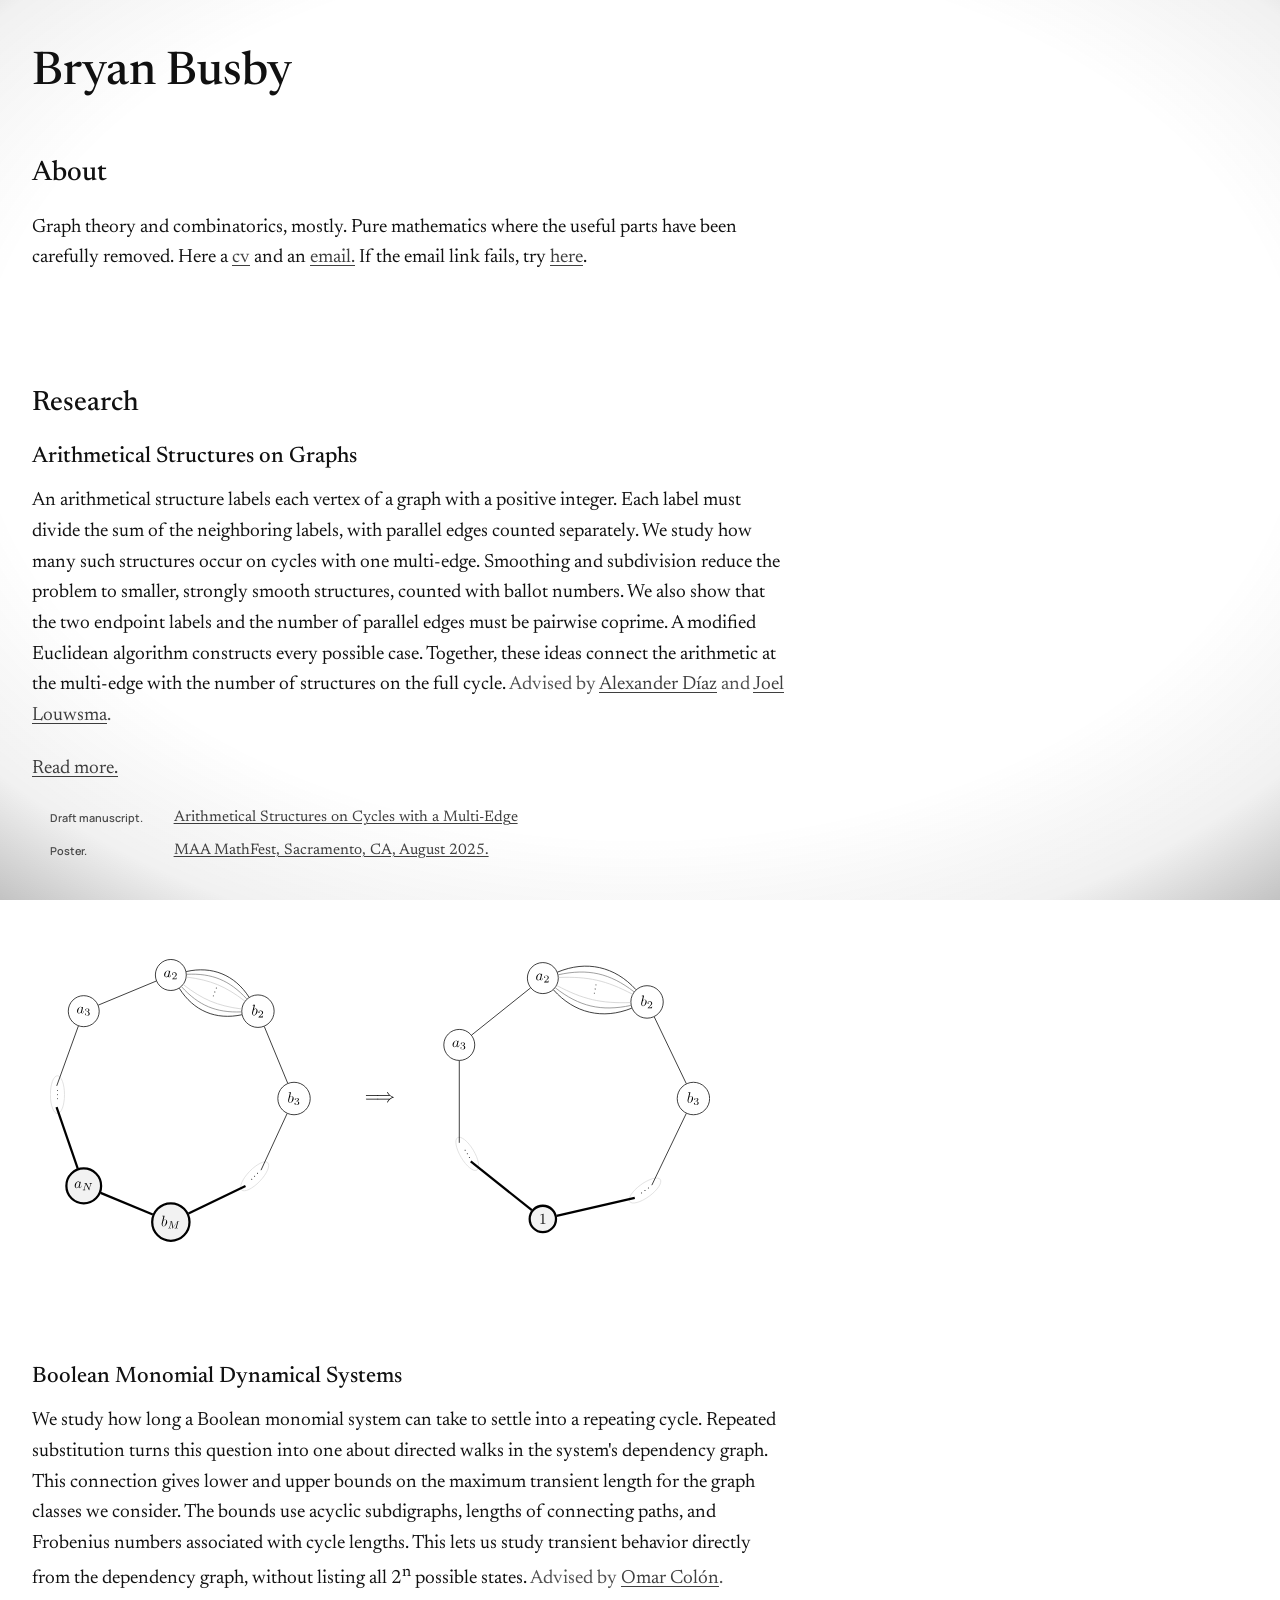
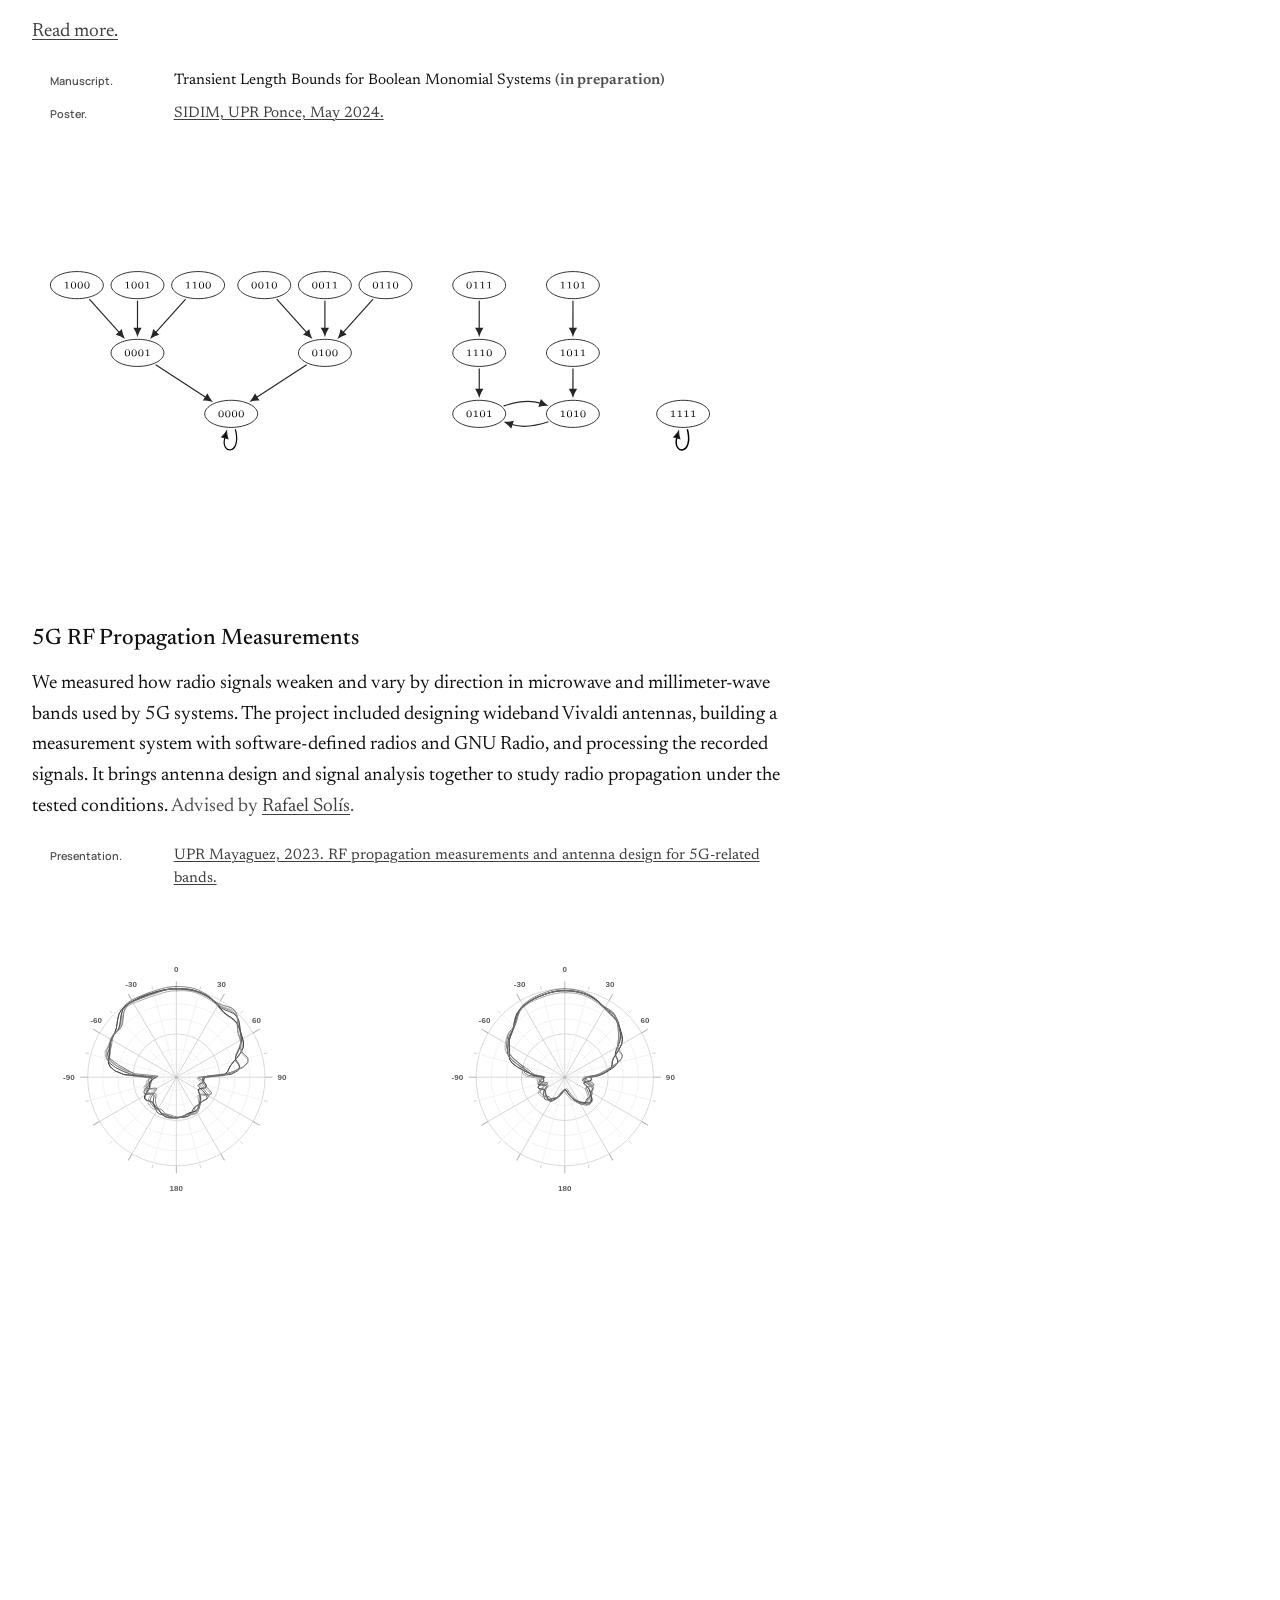
==== index.html @ 67917fb1 "Label dependency graph vertices by index" ====
<!DOCTYPE html>
<html lang="en">
  <head>
    <meta name="viewport" content="width=device-width, initial-scale=1">
    <meta charset="UTF-8">
    <title>Bryan Busby</title>
    <meta name="author" content="Bryan Busby">
    <meta
      name="description"
      content="Academic homepage for Bryan Busby."
    >
    <link rel="preconnect" href="https://fonts.googleapis.com">
    <link rel="preconnect" href="https://fonts.gstatic.com" crossorigin>
    <link href="https://fonts.googleapis.com/css2?family=Newsreader:opsz,wght@6..72,400;500;600&amp;family=Manrope:wght@400;500;600&amp;display=swap" rel="stylesheet">
    <script src="theme.js"></script>
    <style>
      :root {
        color-scheme: light;
        --bg: #ffffff;
        --text: #111111;
        --muted: #505050;
        --line: #d8d8d8;
        --link: #3f3f3f;
        --measure: 760px;
        --figure-measure: 660px;
        --vignette-strength: 0.85;
        --end-scroll-space: clamp(18rem, 40vh, 32rem);
      }

      html {
        scroll-behavior: smooth;
        -webkit-text-size-adjust: 100%;
        overflow-x: hidden;
        background: var(--bg);
        overscroll-behavior-y: none;
      }

      *,
      *::before,
      *::after {
        box-sizing: border-box;
      }

      body {
        margin: 0;
        width: 100%;
        min-height: 100vh;
        min-height: 100dvh;
        overflow-x: hidden;
        background: var(--bg);
        overscroll-behavior-y: none;
        color: var(--text);
        overflow-wrap: anywhere;
        font-family: "Newsreader", "Iowan Old Style", "Palatino Linotype", "Book Antiqua", Georgia, serif;
        font-size: 1.2rem;
        line-height: 1.6;
        font-optical-sizing: auto;
        text-rendering: optimizeLegibility;
      }

      body::after {
        content: "";
        position: fixed;
        inset: 0;
        z-index: 30;
        pointer-events: none;
        opacity: var(--vignette-strength);
        background: radial-gradient(
          ellipse 90% 86% at 50% 44%,
          transparent 57%,
          rgba(17, 17, 17, 0.07) 74%,
          rgba(17, 17, 17, 0.58) 100%
        );
      }

      .site-shell {
        width: 100%;
        padding: 3rem 0 var(--end-scroll-space);
        background: var(--bg);
      }

      .site-shell > h1,
      .site-shell > main {
        padding-left: 2rem;
        padding-right: 2rem;
      }

      h1,
      h2,
      h3,
      p,
      nav {
        margin-top: 0;
      }

      h1 {
        margin-bottom: 1.75rem;
        font-size: 2.9rem;
        font-weight: 500;
        letter-spacing: normal;
        line-height: 1.12;
        font-family: "Newsreader", "Iowan Old Style", Georgia, serif;
      }

      h2 {
        margin-bottom: 1.35rem;
        color: var(--text);
        font-size: 1.75rem;
        font-weight: 500;
        letter-spacing: normal;
        line-height: 1.25;
        text-transform: none;
        font-family: "Newsreader", "Iowan Old Style", Georgia, serif;
      }

      h3 {
        margin-bottom: 0.9rem;
        font-size: 1.4rem;
        font-weight: 500;
        letter-spacing: normal;
        line-height: 1.3;
        font-family: "Newsreader", "Iowan Old Style", Georgia, serif;
      }

      p {
        margin-bottom: 1.4rem;
      }

      strong {
        font-weight: 600;
      }

      em {
        font-style: italic;
      }

      a {
        color: var(--link);
        overflow-wrap: anywhere;
        word-break: break-word;
        text-decoration-thickness: 1px;
        text-underline-offset: 0.14em;
      }

      img {
        max-width: 100%;
        height: auto;
        background-color: transparent;
        filter: grayscale(1);
      }

      a:hover,
      a:focus-visible {
        color: var(--link);
      }

      .skip-link {
        position: fixed;
        top: 0.75rem;
        left: 1rem;
        z-index: 20;
        transform: translateY(-140%);
        padding: 0.5rem 0.75rem;
        background: var(--bg);
        border: 1px solid currentColor;
      }

      .skip-link:focus {
        transform: translateY(0);
      }

      h1,
      section {
        max-width: min(1100px, calc(100% - 15rem));
      }

      section {
        --section-measure: min(100%, var(--measure));
        margin: 3.5rem 0;
      }

      section + section {
        padding-top: 2.5rem;
      }

      main > section:first-child {
        margin-top: 3.5rem;
      }

      main > section:first-child + section {
        margin-top: 4.5rem;
      }

      section p,
      .project .gallery {
        width: var(--section-measure);
        max-width: var(--section-measure);
      }

      section[id] {
        scroll-margin-top: 7rem;
      }

      .project {
        margin: 3.25rem 0 0;
        width: var(--section-measure);
        max-width: var(--section-measure);
      }

      section > .project:first-of-type {
        margin-top: 0;
      }

      .project-copy {
        position: relative;
        padding-left: 0;
      }

      .intro-copy {
        position: relative;
        padding-left: 0;
      }

      .project-copy h3,
      .project-copy p {
        width: 100%;
        max-width: 100%;
      }

      .gallery {
        display: flex;
        flex-wrap: wrap;
        gap: 1rem;
        margin-top: 1.75rem;
        align-items: flex-start;
        justify-content: flex-start;
        max-width: 100%;
      }

      .project .gallery {
        margin-left: 1.1rem;
        width: calc(var(--section-measure) - 1.1rem);
        max-width: calc(var(--section-measure) - 1.1rem);
      }

      .gallery > * {
        width: auto;
      }

      .figure-frame {
        display: flex;
        align-items: center;
        justify-content: center;
        width: min(100%, var(--figure-measure));
        aspect-ratio: 11 / 7;
        max-width: 100%;
        overflow: hidden;
        background-color: transparent;
      }

      .preview-figure {
        display: block;
        width: 100%;
        height: 100%;
        object-fit: contain;
      }

      .gallery-rf .figure-frame {
        aspect-ratio: auto;
      }

      .gallery-rf .preview-figure {
        height: auto;
      }

      .meta {
        color: var(--muted);
      }

      .section-intro {
        color: var(--muted);
      }

      .advisor {
        color: var(--muted);
      }

      .status {
        color: var(--muted);
        font-weight: 600;
      }

      .project-materials {
        display: grid;
        gap: 0.6rem;
        margin: 1.35rem 0 0 1.1rem;
        width: calc(var(--section-measure) - 1.1rem);
        max-width: calc(var(--section-measure) - 1.1rem);
        font-size: 0.95rem;
        line-height: 1.5;
      }

      .material-label {
        position: absolute;
        top: 0.18rem;
        left: 0;
        width: 7.1rem;
        color: var(--muted);
        font-family: "Manrope", system-ui, -apple-system, BlinkMacSystemFont, "Segoe UI", sans-serif;
        font-size: 0.68rem;
        font-weight: 600;
        letter-spacing: normal;
        text-transform: none;
        white-space: nowrap;
      }

      .project-materials p {
        margin: 0;
        position: relative;
        padding-left: 7.75rem;
      }

      .material-link {
        display: block;
        color: var(--link);
        text-decoration: underline;
        text-decoration-thickness: 1px;
        text-underline-offset: 0.14em;
      }

      .material-link:hover,
      .material-link:focus-visible {
        color: var(--link);
        text-decoration: underline;
      }

      .material-link:focus-visible {
        outline: 2px solid currentColor;
        outline-offset: 3px;
      }

      @media (max-width: 959px) {
        h1,
        section {
          max-width: none;
        }
      }

      :root[data-theme="dark"] {
        color-scheme: dark;
        --bg: #000000;
        --text: #eeeeea;
        --muted: #b8b8b2;
        --line: #41413e;
        --link: #ddddda;
      }

      :root[data-theme="dark"] img {
        filter: grayscale(1) invert(1);
      }

      @media (max-width: 720px) {
        body::after {
          background: radial-gradient(
            ellipse 108% 84% at 50% 42%,
            transparent 60%,
            rgba(17, 17, 17, 0.05) 76%,
            rgba(17, 17, 17, 0.46) 100%
          );
        }

        body {
          padding: 0;
          font-size: 1.04rem;
        }

        h1 {
          font-size: 2.35rem;
        }

        h2 {
          font-size: 1.5rem;
        }

        h3 {
          font-size: 1.25rem;
        }

        section {
          margin: 2.75rem 0;
        }

        section[id] {
          scroll-margin-top: 8.5rem;
        }

        .site-shell {
          padding: 1.75rem 0 var(--end-scroll-space);
        }

        .site-shell > h1,
        .site-shell > main {
          padding-left: 1rem;
          padding-right: 1rem;
        }

        .figure-frame {
          aspect-ratio: auto;
          min-height: 0;
        }

        .project-copy {
          padding-left: 0;
        }

        .intro-copy {
          padding-left: 0;
        }

        .project .gallery {
          margin-left: 0.9rem;
          width: calc(var(--section-measure) - 0.9rem);
          max-width: calc(var(--section-measure) - 0.9rem);
        }

        .project-materials {
          margin-left: 0.9rem;
          width: calc(var(--section-measure) - 0.9rem);
          max-width: calc(var(--section-measure) - 0.9rem);
          font-size: 0.88rem;
          line-height: 1.45;
        }

      }

    </style>
  </head>
  <body>
    <a class="skip-link" href="#content">Skip to content</a>
    <div class="site-shell">
      <h1>Bryan Busby</h1>

      <main id="content">
        <section id="about">
        <h2>About</h2>
        <div class="intro-copy">
          <p>
            Graph theory and combinatorics, mostly. Pure mathematics where the
            useful parts have been carefully removed. Here a
            <a href="assets/Bryan_Busby_CV.pdf">cv</a> and an
            <a href="mailto:bryan.busby@upr.edu">email.</a> If the email link
            fails, try <a href="email.html">here</a>.
          </p>
        </div>
        </section>

      <section id="works">
        <h2>Research</h2>

        <div class="project">
          <div class="project-copy">
            <h3>Arithmetical Structures on Graphs</h3>
            <p>
              An arithmetical structure labels each vertex of a graph with a
              positive integer. Each label must divide the sum of the neighboring
              labels, with parallel edges counted separately. We study how many
              such structures occur on cycles with one multi-edge. Smoothing and
              subdivision reduce the problem to smaller, strongly smooth
              structures, counted with ballot numbers. We also show that the two
              endpoint labels and the number of parallel edges must be pairwise
              coprime. A modified Euclidean algorithm constructs every possible
              case. Together, these ideas connect the arithmetic at the
              multi-edge with the number of structures on the full cycle.
              <span class="advisor">Advised by
              <a href="https://sites.google.com/site/diazlopezalexander/home">Alexander Díaz</a>
              and <a href="https://www.joellouwsma.com">Joel Louwsma</a>.</span>
            </p>
          </div>
          <p><a href="arithmetical-structures.html">Read more.</a></p>
          <div class="project-materials">
            <p>
              <a class="material-link" href="VPR3.pdf" aria-label="Open PDF for Arithmetical Structures on Cycles with a Multi-Edge">
                <span class="material-label">Draft manuscript.</span> Arithmetical
                Structures on Cycles with a Multi-Edge
              </a>
            </p>
            <p>
              <a class="material-link" href="assets/posters/2025_arithmetical_structures_poster.pdf" aria-label="Open poster PDF for Arithmetical Structures on Cycles with a Multi-Edge">
                <span class="material-label">Poster.</span> MAA MathFest,
                Sacramento, CA, August 2025.
              </a>
            </p>
          </div>
          <div class="gallery gallery-arith">
            <div class="figure-frame">
              <img
                class="preview-figure arith-merge"
                src="assets/figures/arithmetical-merge.svg"
                alt="Multi-edge cycle obtained by identifying two endpoints in the construction."
                loading="lazy"
              />
            </div>
          </div>
        </div>

        <div class="project">
          <div class="project-copy">
            <h3>Boolean Monomial Dynamical Systems</h3>
            <p>
              We study how long a Boolean monomial system can take to settle into
              a repeating cycle. Repeated substitution turns this question into
              one about directed walks in the system's dependency graph. This
              connection gives lower and upper bounds on the maximum transient
              length for the graph classes we consider. The bounds use acyclic
              subdigraphs, lengths of connecting paths, and Frobenius
              numbers associated with cycle lengths. This lets us study transient
              behavior directly from the dependency graph, without listing all
              2<sup>n</sup> possible states.
              <span class="advisor">Advised by
              <a href="https://pegasus.uprm.edu/ocolon/">Omar Colón</a>.</span>
            </p>
          </div>
          <p><a href="boolean-dynamics.html">Read more.</a></p>
          <div class="project-materials">
            <p>
              <span class="material-label">Manuscript.</span> Transient Length
              Bounds for Boolean Monomial Systems
              <span class="status">(in preparation)</span>
            </p>
            <p>
              <a class="material-link" href="assets/posters/2024_discrete_dynamical_systems_poster.pdf" aria-label="Open poster PDF for Transient Length Bounds for Boolean Monomial Systems">
                <span class="material-label">Poster.</span> SIDIM, UPR Ponce,
                May 2024.
              </a>
            </p>
          </div>
          <div class="gallery gallery-boolean">
            <div class="figure-frame">
              <img
                class="preview-figure boolean-state"
                src="assets/figures/boolean-state-graph.svg"
                alt="State-transition digraph of the Boolean monomial system."
                loading="lazy"
              />
            </div>
          </div>
        </div>

        <div class="project">
          <div class="project-copy">
            <h3>5G RF Propagation Measurements</h3>
            <p>
              We measured how radio signals weaken and vary by direction in
              microwave and millimeter-wave bands used by 5G systems. The project
              included designing wideband Vivaldi antennas, building a measurement
              system with software-defined radios and GNU Radio, and processing
              the recorded signals. It brings antenna design and signal analysis
              together to study radio propagation under the tested conditions.
              <span class="advisor">Advised by
              <a href="https://inec.uprm.edu/rafaelr/">Rafael Solís</a>.</span>
            </p>
          </div>
          <div class="project-materials">
            <p>
              <a class="material-link" href="assets/posters/CarsePoster2023.pdf" aria-label="Open PDF presentation for 5G RF propagation">
                <span class="material-label">Presentation.</span> UPR Mayaguez,
                2023. RF propagation measurements and antenna design for
                5G-related bands.
              </a>
            </p>
          </div>
          <div class="gallery gallery-rf">
            <div class="figure-frame">
              <img
                class="preview-figure rf-diagram"
                src="assets/fig-rf-digraph.svg"
                alt="Simulated H-plane and E-plane antenna gain patterns shown as several monochrome traces."
                loading="lazy"
              />
            </div>
          </div>
        </div>
      </section>

      </main>
    </div>

    <script>
      const updateVignette = () => {
        const documentHeight = document.documentElement.scrollHeight - window.innerHeight;
        const progress = documentHeight > 0 ? Math.min(window.scrollY / documentHeight, 1) : 0;
        document.documentElement.style.setProperty(
          "--vignette-strength",
          (0.85 + progress * 0.15).toFixed(2)
        );
      };

      updateVignette();
      window.addEventListener("scroll", updateVignette, { passive: true });
      window.addEventListener("resize", updateVignette);
    </script>
  </body>
</html>
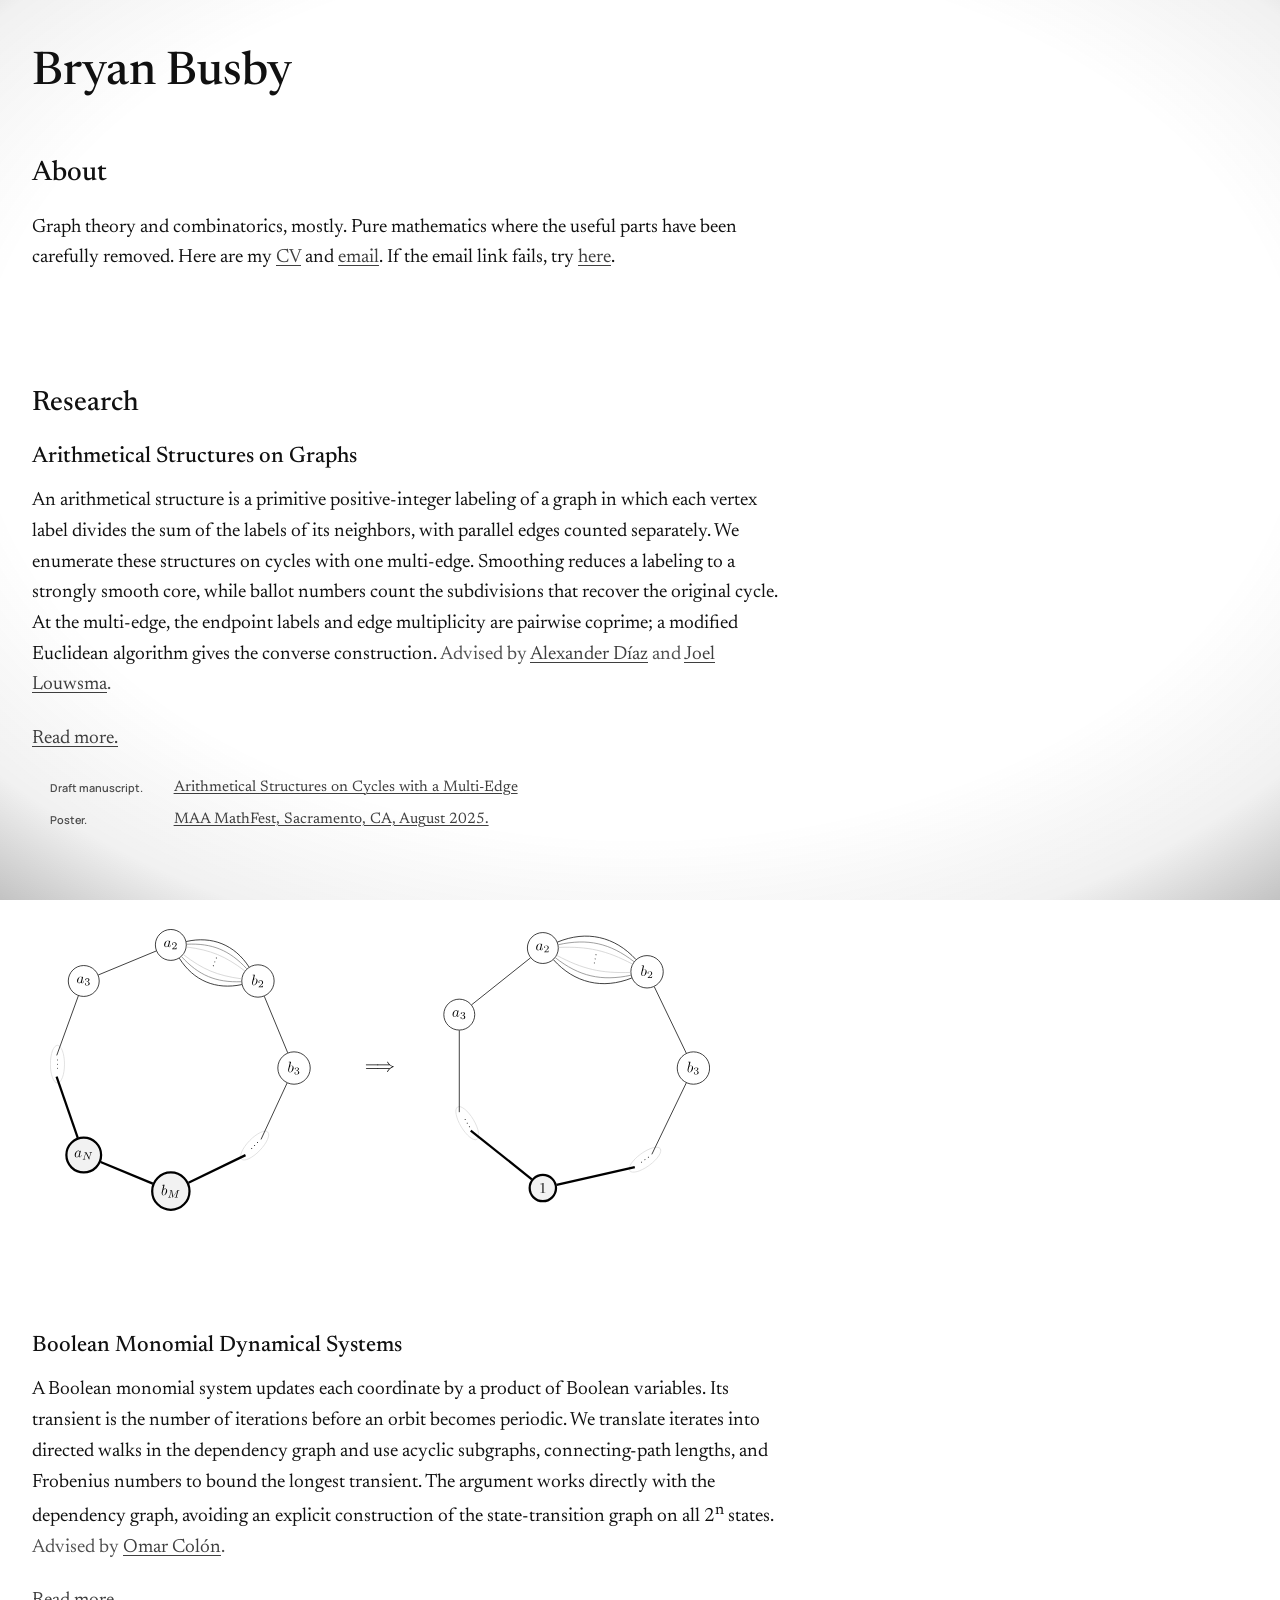
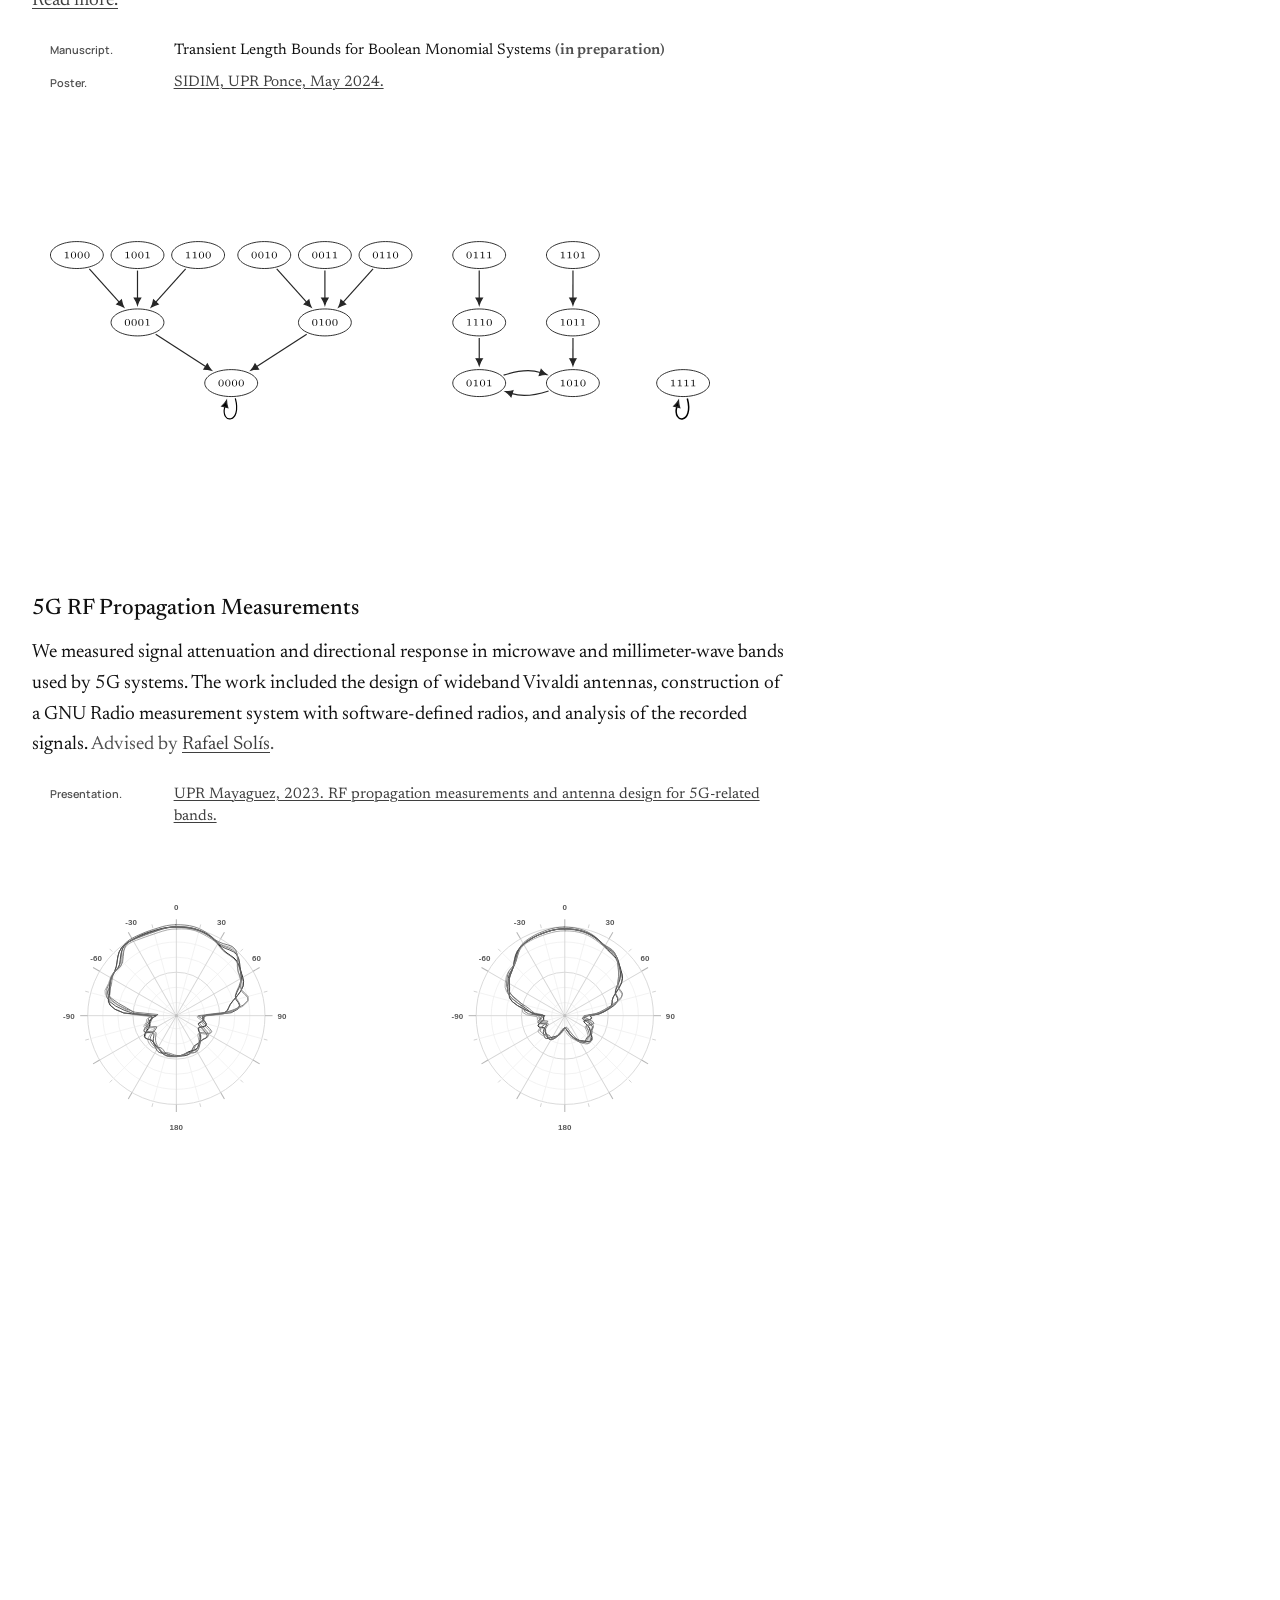
==== commit fde355ee: "Polish website prose for publication" ====
--- a/index.html
+++ b/index.html
@@ -446,9 +446,9 @@
         <div class="intro-copy">
           <p>
             Graph theory and combinatorics, mostly. Pure mathematics where the
-            useful parts have been carefully removed. Here a
-            <a href="assets/Bryan_Busby_CV.pdf">cv</a> and an
-            <a href="mailto:bryan.busby@upr.edu">email.</a> If the email link
+            useful parts have been carefully removed. Here are my
+            <a href="assets/Bryan_Busby_CV.pdf">CV</a> and
+            <a href="mailto:bryan.busby@upr.edu">email</a>. If the email link
             fails, try <a href="email.html">here</a>.
           </p>
         </div>
@@ -461,16 +461,15 @@
           <div class="project-copy">
             <h3>Arithmetical Structures on Graphs</h3>
             <p>
-              An arithmetical structure labels each vertex of a graph with a
-              positive integer. Each label must divide the sum of the neighboring
-              labels, with parallel edges counted separately. We study how many
-              such structures occur on cycles with one multi-edge. Smoothing and
-              subdivision reduce the problem to smaller, strongly smooth
-              structures, counted with ballot numbers. We also show that the two
-              endpoint labels and the number of parallel edges must be pairwise
-              coprime. A modified Euclidean algorithm constructs every possible
-              case. Together, these ideas connect the arithmetic at the
-              multi-edge with the number of structures on the full cycle.
+              An arithmetical structure is a primitive positive-integer labeling
+              of a graph in which each vertex label divides the sum of the
+              labels of its neighbors, with parallel edges counted separately. We
+              enumerate these structures on cycles with one multi-edge.
+              Smoothing reduces a labeling to a strongly smooth core, while
+              ballot numbers count the subdivisions that recover the original
+              cycle. At the multi-edge, the endpoint labels and edge multiplicity
+              are pairwise coprime; a modified Euclidean algorithm gives the
+              converse construction.
               <span class="advisor">Advised by
               <a href="https://sites.google.com/site/diazlopezalexander/home">Alexander Díaz</a>
               and <a href="https://www.joellouwsma.com">Joel Louwsma</a>.</span>
@@ -507,15 +506,14 @@
           <div class="project-copy">
             <h3>Boolean Monomial Dynamical Systems</h3>
             <p>
-              We study how long a Boolean monomial system can take to settle into
-              a repeating cycle. Repeated substitution turns this question into
-              one about directed walks in the system's dependency graph. This
-              connection gives lower and upper bounds on the maximum transient
-              length for the graph classes we consider. The bounds use acyclic
-              subdigraphs, lengths of connecting paths, and Frobenius
-              numbers associated with cycle lengths. This lets us study transient
-              behavior directly from the dependency graph, without listing all
-              2<sup>n</sup> possible states.
+              A Boolean monomial system updates each coordinate by a product of
+              Boolean variables. Its transient is the number of iterations before
+              an orbit becomes periodic. We translate iterates into directed walks
+              in the dependency graph and use acyclic subgraphs, connecting-path
+              lengths, and Frobenius numbers to bound the longest transient. The
+              argument works directly with the dependency graph, avoiding an
+              explicit construction of the state-transition graph on all
+              2<sup>n</sup> states.
               <span class="advisor">Advised by
               <a href="https://pegasus.uprm.edu/ocolon/">Omar Colón</a>.</span>
             </p>
@@ -539,7 +537,7 @@
               <img
                 class="preview-figure boolean-state"
                 src="assets/figures/boolean-state-graph.svg"
-                alt="State-transition digraph of the Boolean monomial system."
+                alt="State-transition graph of the Boolean monomial system."
                 loading="lazy"
               />
             </div>
@@ -550,12 +548,11 @@
           <div class="project-copy">
             <h3>5G RF Propagation Measurements</h3>
             <p>
-              We measured how radio signals weaken and vary by direction in
-              microwave and millimeter-wave bands used by 5G systems. The project
-              included designing wideband Vivaldi antennas, building a measurement
-              system with software-defined radios and GNU Radio, and processing
-              the recorded signals. It brings antenna design and signal analysis
-              together to study radio propagation under the tested conditions.
+              We measured signal attenuation and directional response in microwave
+              and millimeter-wave bands used by 5G systems. The work included the
+              design of wideband Vivaldi antennas, construction of a GNU Radio
+              measurement system with software-defined radios, and analysis of the
+              recorded signals.
               <span class="advisor">Advised by
               <a href="https://inec.uprm.edu/rafaelr/">Rafael Solís</a>.</span>
             </p>
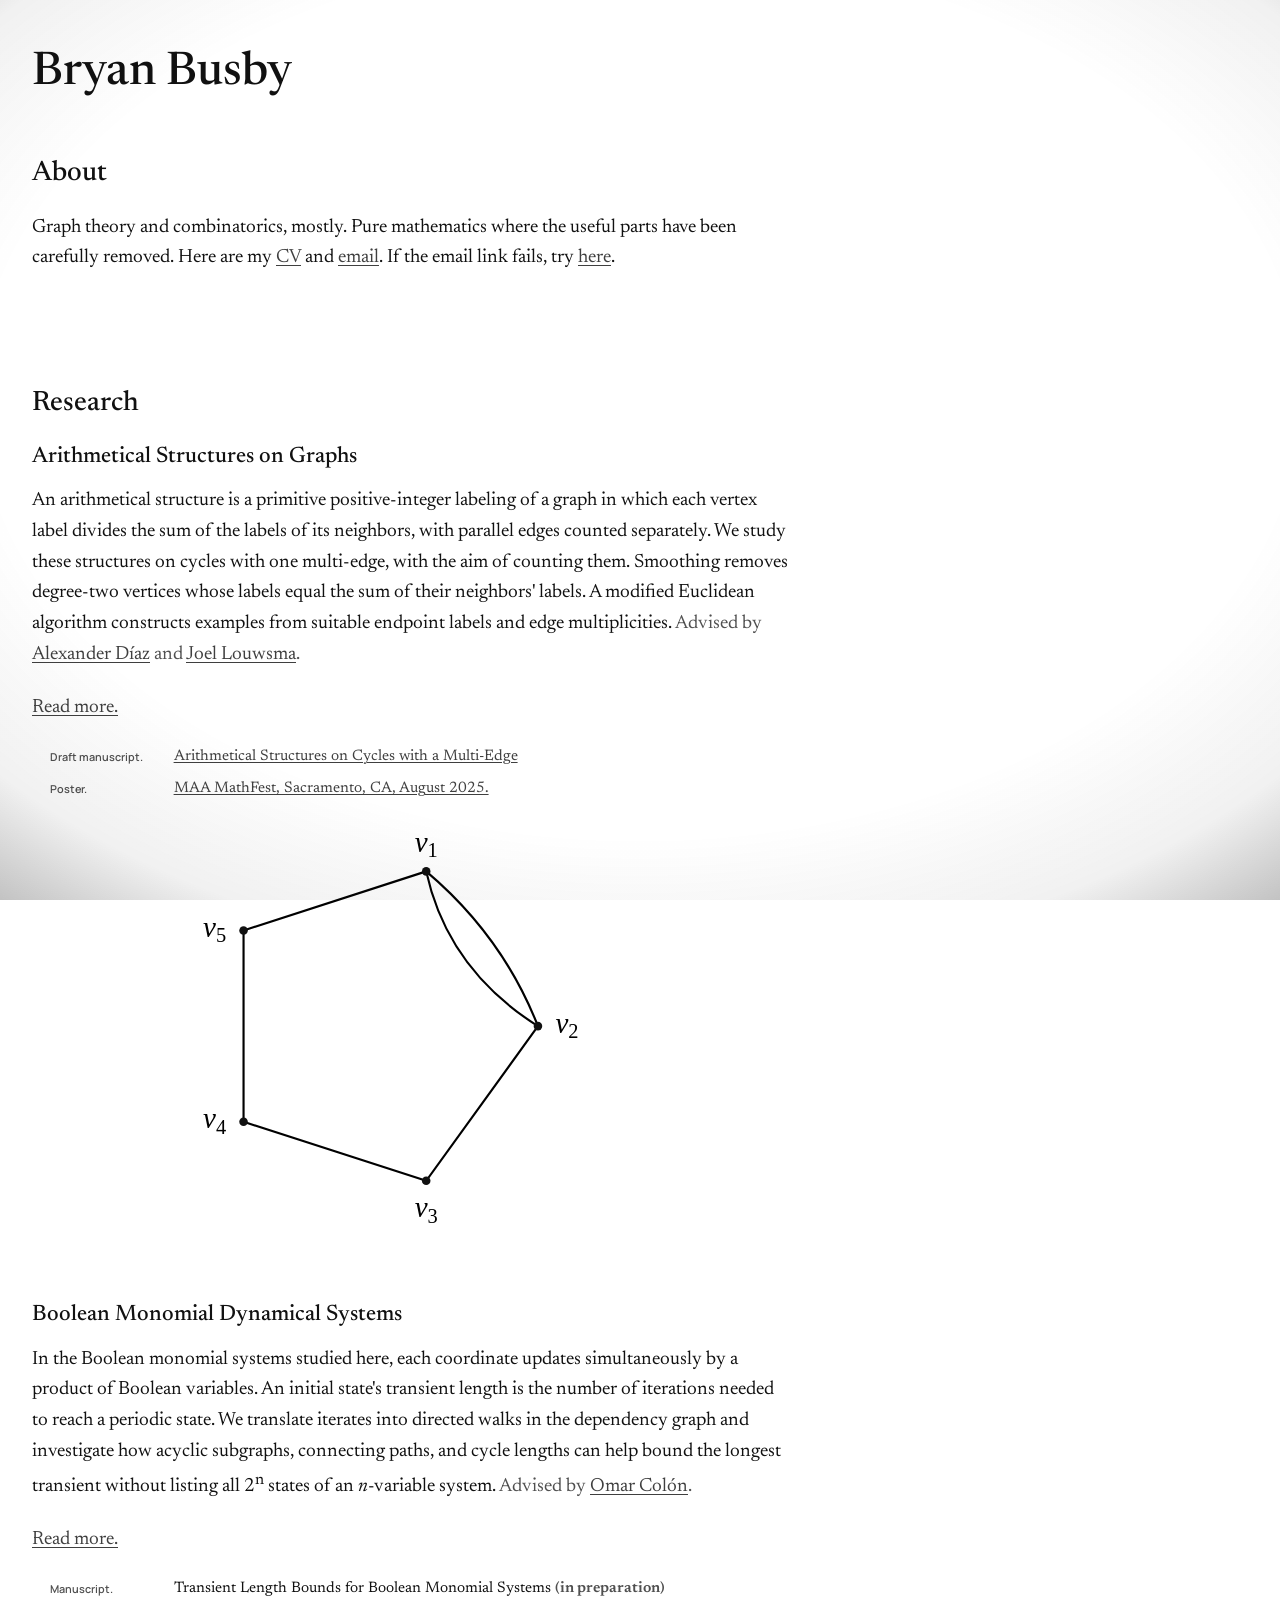
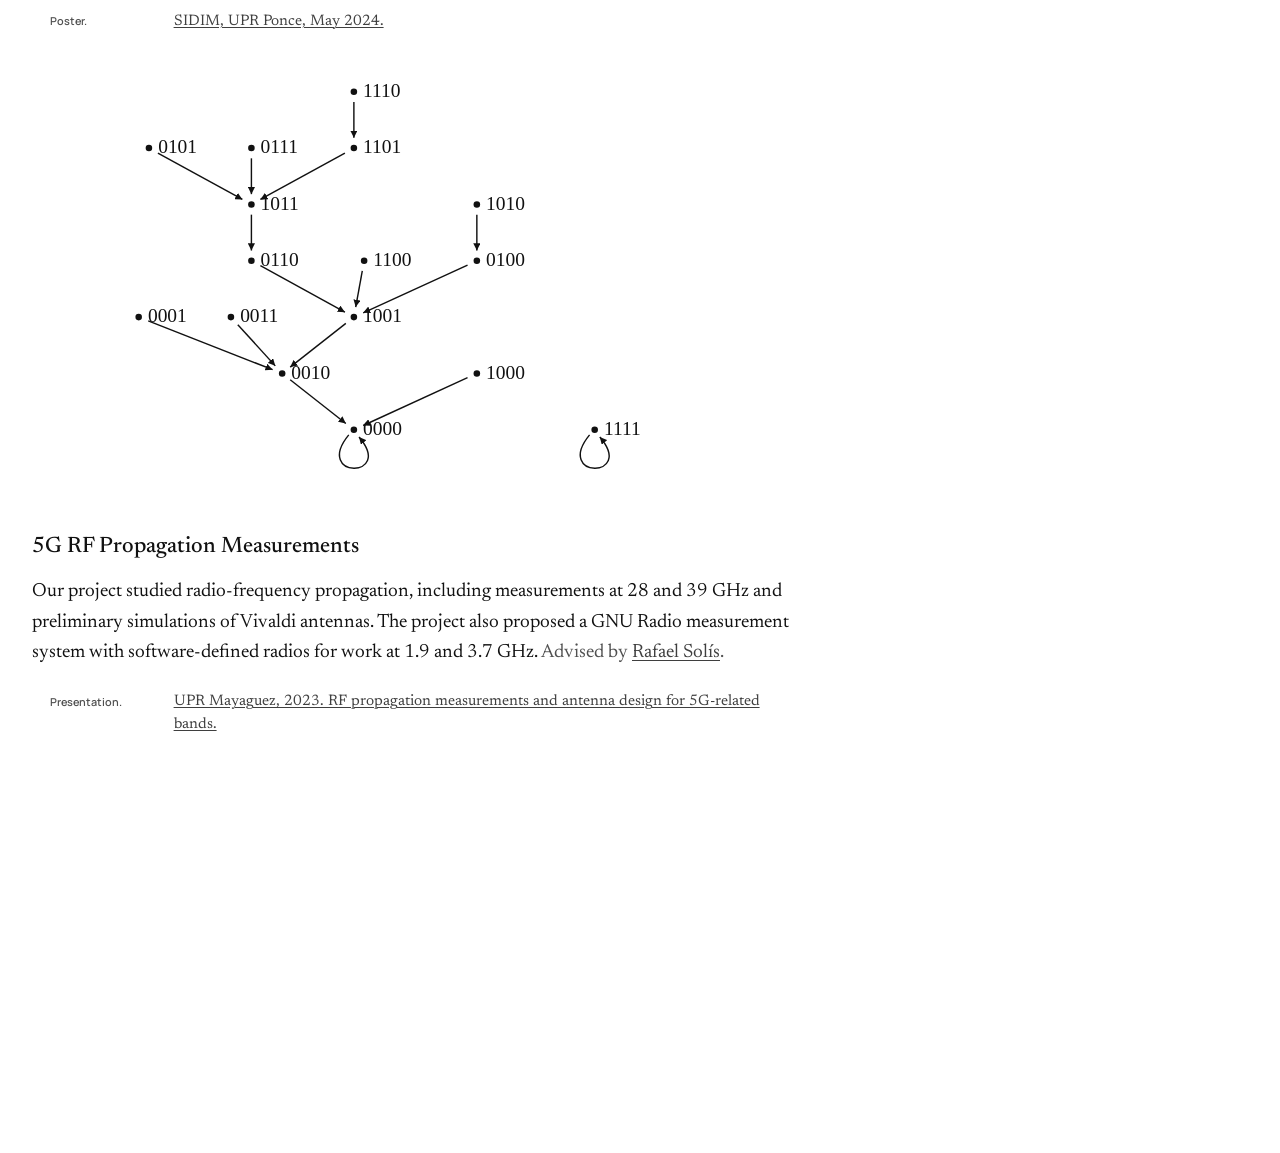
==== commit 7baa8c16: "Correct mathematical claims and verify research examples" ====
--- a/index.html
+++ b/index.html
@@ -464,12 +464,11 @@
               An arithmetical structure is a primitive positive-integer labeling
               of a graph in which each vertex label divides the sum of the
               labels of its neighbors, with parallel edges counted separately. We
-              enumerate these structures on cycles with one multi-edge.
-              Smoothing reduces a labeling to a strongly smooth core, while
-              ballot numbers count the subdivisions that recover the original
-              cycle. At the multi-edge, the endpoint labels and edge multiplicity
-              are pairwise coprime; a modified Euclidean algorithm gives the
-              converse construction.
+              study these structures on cycles with one multi-edge, with the aim
+              of counting them. Smoothing removes degree-two vertices whose
+              labels equal the sum of their neighbors' labels. A modified
+              Euclidean algorithm constructs examples from suitable endpoint
+              labels and edge multiplicities.
               <span class="advisor">Advised by
               <a href="https://sites.google.com/site/diazlopezalexander/home">Alexander Díaz</a>
               and <a href="https://www.joellouwsma.com">Joel Louwsma</a>.</span>
@@ -494,8 +493,8 @@
             <div class="figure-frame">
               <img
                 class="preview-figure arith-merge"
-                src="assets/figures/arithmetical-merge.svg"
-                alt="Multi-edge cycle obtained by identifying two endpoints in the construction."
+                src="assets/figures/multiedge-cycle.svg"
+                alt="A five-vertex cycle with two parallel edges between vertices v1 and v2."
                 loading="lazy"
               />
             </div>
@@ -506,14 +505,14 @@
           <div class="project-copy">
             <h3>Boolean Monomial Dynamical Systems</h3>
             <p>
-              A Boolean monomial system updates each coordinate by a product of
-              Boolean variables. Its transient is the number of iterations before
-              an orbit becomes periodic. We translate iterates into directed walks
-              in the dependency graph and use acyclic subgraphs, connecting-path
-              lengths, and Frobenius numbers to bound the longest transient. The
-              argument works directly with the dependency graph, avoiding an
-              explicit construction of the state-transition graph on all
-              2<sup>n</sup> states.
+              In the Boolean monomial systems studied here, each coordinate
+              updates simultaneously by a product of Boolean variables.
+              An initial state's transient length is the
+              number of iterations needed to reach a periodic state. We translate
+              iterates into directed walks in the dependency graph and investigate
+              how acyclic subgraphs, connecting paths, and cycle lengths can
+              help bound the longest transient without listing all
+              2<sup>n</sup> states of an <em>n</em>-variable system.
               <span class="advisor">Advised by
               <a href="https://pegasus.uprm.edu/ocolon/">Omar Colón</a>.</span>
             </p>
@@ -537,7 +536,7 @@
               <img
                 class="preview-figure boolean-state"
                 src="assets/figures/boolean-state-graph.svg"
-                alt="State-transition graph of the Boolean monomial system."
+                alt="All 16 states of f(x1,x2,x3,x4)=(x2,x1x3,x4,x2). The fixed points are 0000 and 1111, and the longest transient has six steps."
                 loading="lazy"
               />
             </div>
@@ -548,11 +547,10 @@
           <div class="project-copy">
             <h3>5G RF Propagation Measurements</h3>
             <p>
-              We measured signal attenuation and directional response in microwave
-              and millimeter-wave bands used by 5G systems. The work included the
-              design of wideband Vivaldi antennas, construction of a GNU Radio
-              measurement system with software-defined radios, and analysis of the
-              recorded signals.
+              Our project studied radio-frequency propagation, including
+              measurements at 28 and 39 GHz and preliminary simulations of
+              Vivaldi antennas. The project also proposed a GNU Radio measurement
+              system with software-defined radios for work at 1.9 and 3.7 GHz.
               <span class="advisor">Advised by
               <a href="https://inec.uprm.edu/rafaelr/">Rafael Solís</a>.</span>
             </p>
@@ -565,16 +563,6 @@
                 5G-related bands.
               </a>
             </p>
-          </div>
-          <div class="gallery gallery-rf">
-            <div class="figure-frame">
-              <img
-                class="preview-figure rf-diagram"
-                src="assets/fig-rf-digraph.svg"
-                alt="Simulated H-plane and E-plane antenna gain patterns shown as several monochrome traces."
-                loading="lazy"
-              />
-            </div>
           </div>
         </div>
       </section>
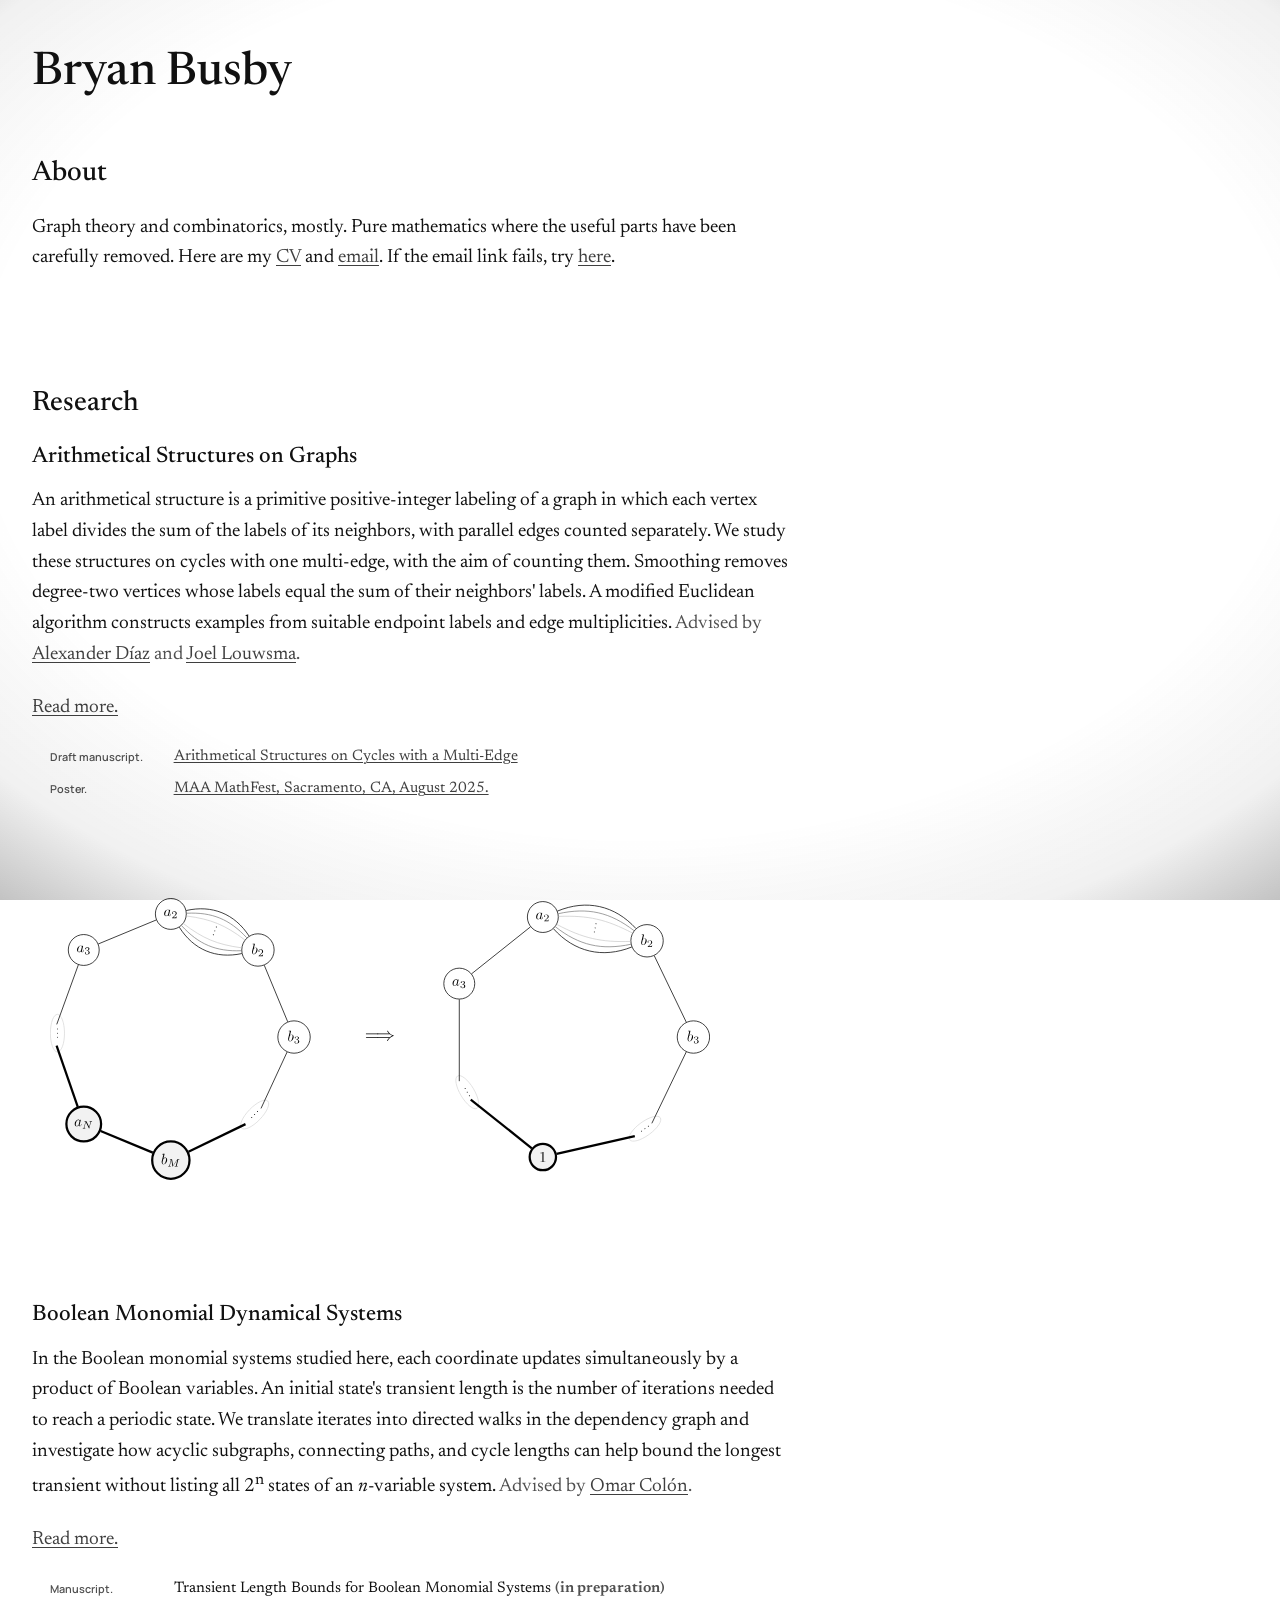
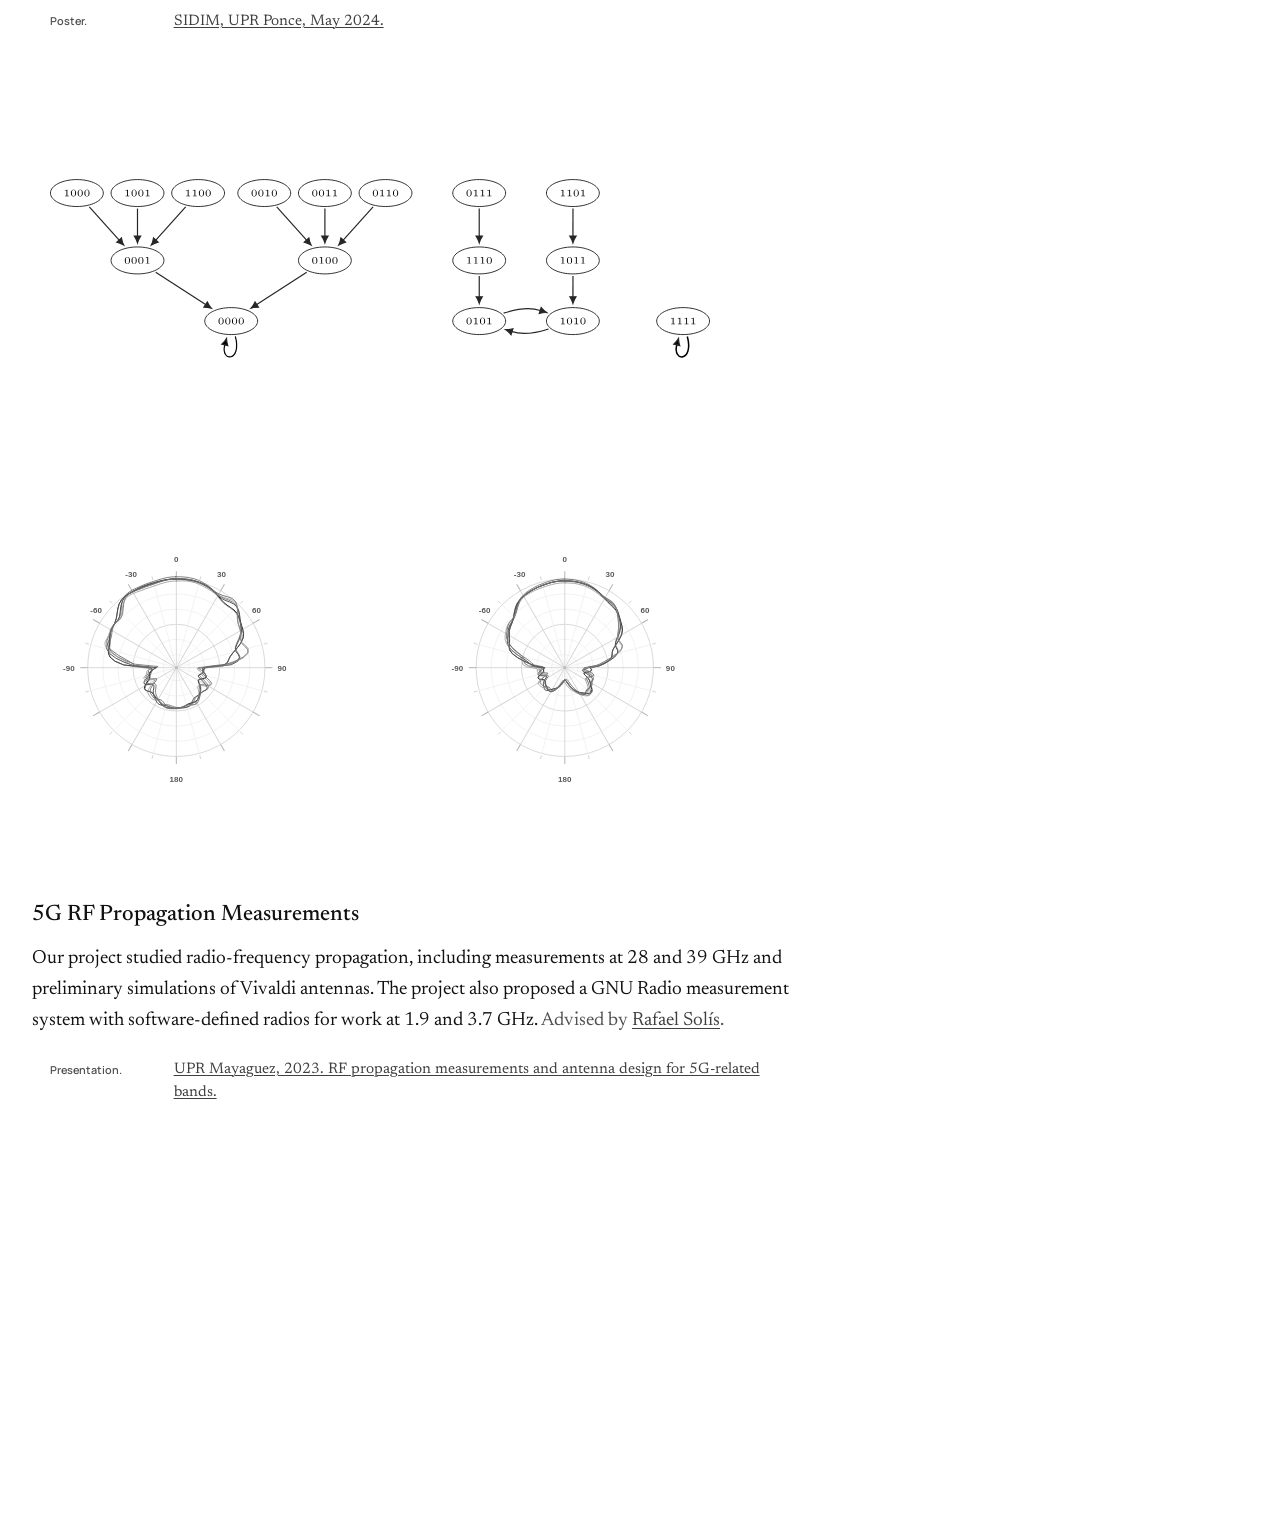
==== commit ab7547a0: "Restore original research images" ====
--- a/index.html
+++ b/index.html
@@ -493,8 +493,8 @@
             <div class="figure-frame">
               <img
                 class="preview-figure arith-merge"
-                src="assets/figures/multiedge-cycle.svg"
-                alt="A five-vertex cycle with two parallel edges between vertices v1 and v2."
+                src="assets/figures/arithmetical-merge.svg"
+                alt="Multi-edge cycle obtained by identifying two endpoints in the construction."
                 loading="lazy"
               />
             </div>
@@ -536,7 +536,17 @@
               <img
                 class="preview-figure boolean-state"
                 src="assets/figures/boolean-state-graph.svg"
-                alt="All 16 states of f(x1,x2,x3,x4)=(x2,x1x3,x4,x2). The fixed points are 0000 and 1111, and the longest transient has six steps."
+                alt="State graph of the Boolean monomial system."
+                loading="lazy"
+              />
+            </div>
+          </div>
+          <div class="gallery gallery-rf">
+            <div class="figure-frame">
+              <img
+                class="preview-figure rf-diagram"
+                src="assets/fig-rf-digraph.svg"
+                alt="Simulated H-plane and E-plane antenna gain patterns shown as several monochrome traces."
                 loading="lazy"
               />
             </div>
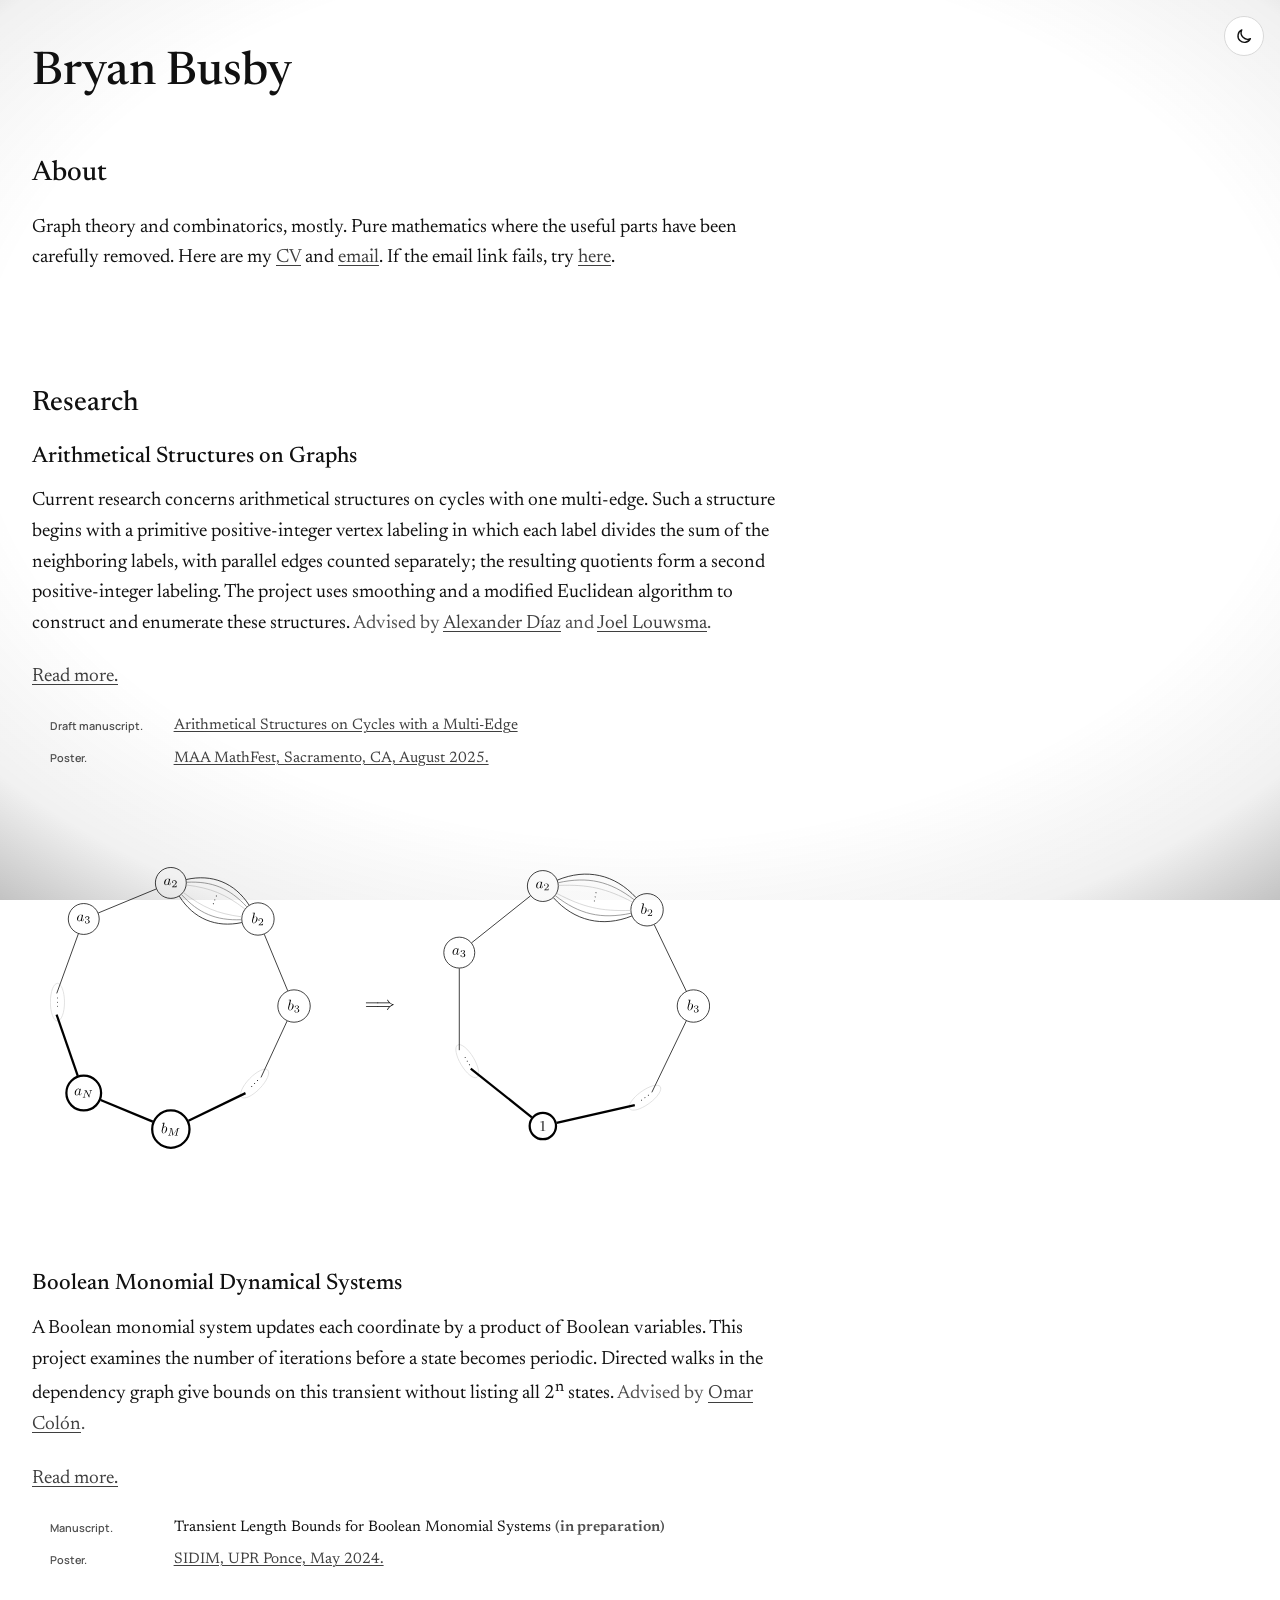
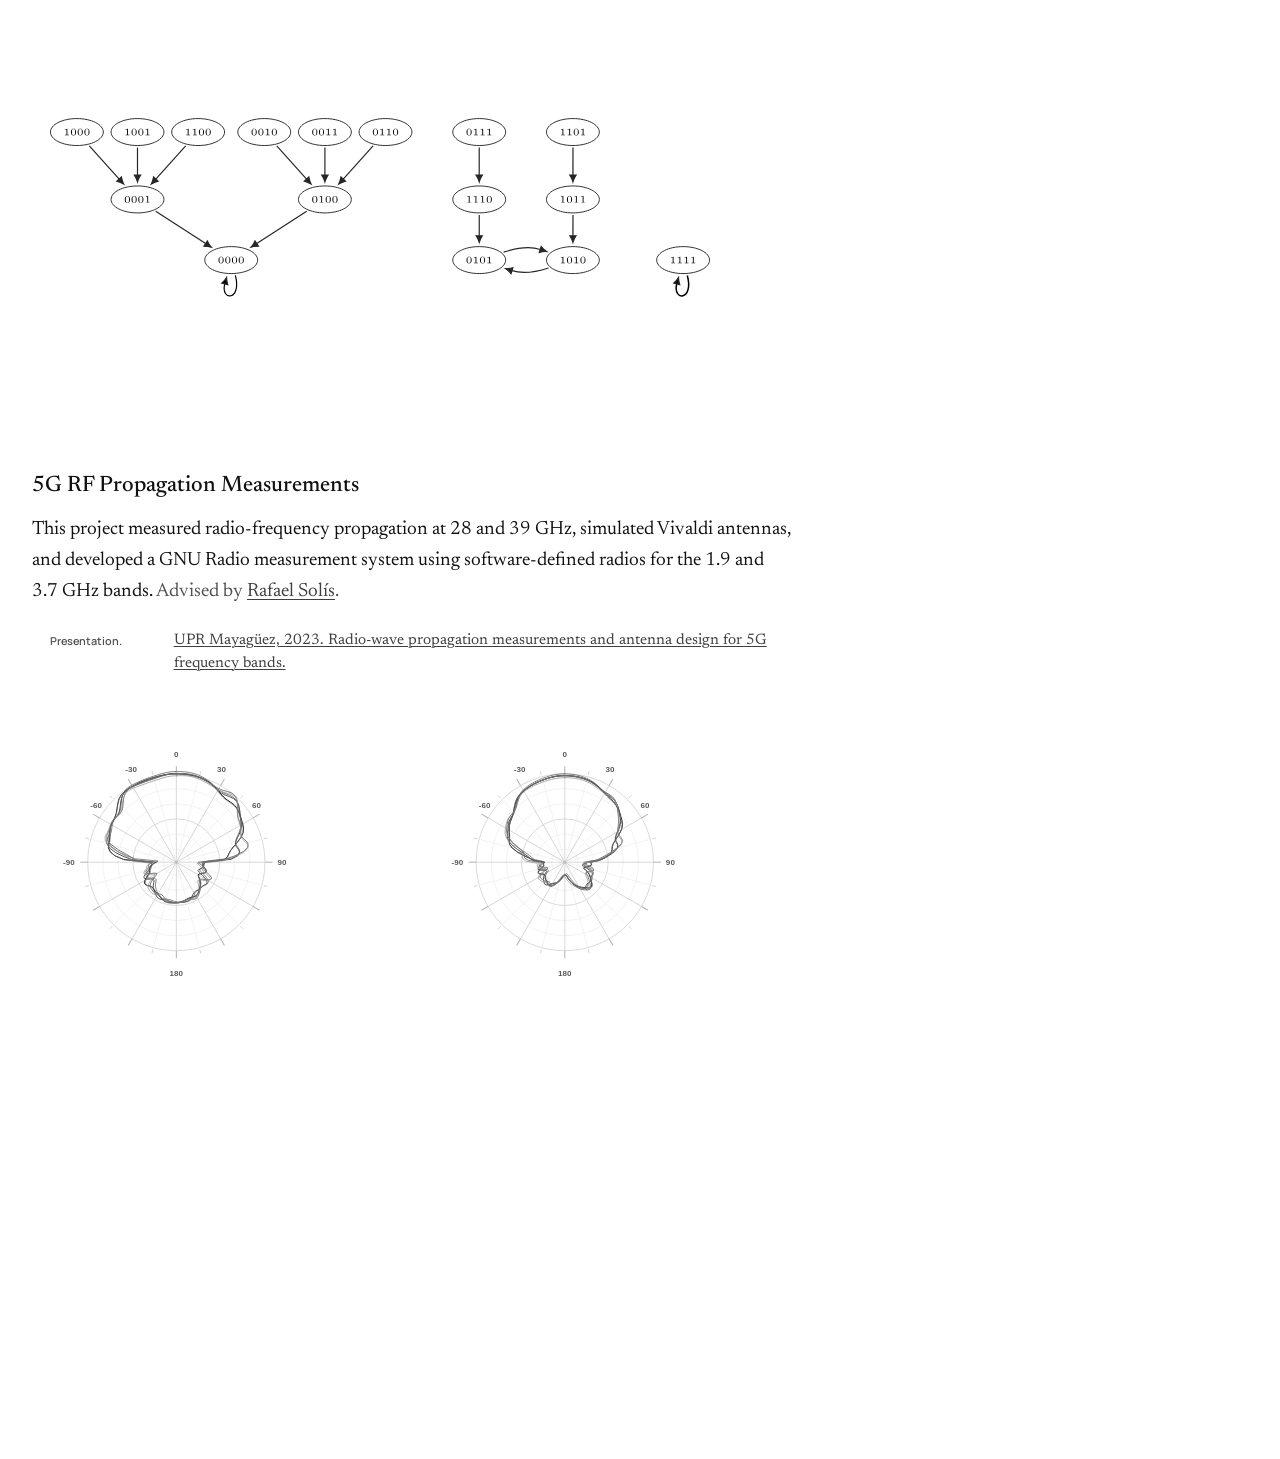
==== commit b25b5271: "Refine research pages and figures" ====
--- a/index.html
+++ b/index.html
@@ -12,7 +12,7 @@
     <link rel="preconnect" href="https://fonts.googleapis.com">
     <link rel="preconnect" href="https://fonts.gstatic.com" crossorigin>
     <link href="https://fonts.googleapis.com/css2?family=Newsreader:opsz,wght@6..72,400;500;600&amp;family=Manrope:wght@400;500;600&amp;display=swap" rel="stylesheet">
-    <script src="theme.js"></script>
+    <script src="theme.js?v=3"></script>
     <style>
       :root {
         color-scheme: light;
@@ -356,7 +356,11 @@
       }
 
       :root[data-theme="dark"] img {
-        filter: grayscale(1) invert(1);
+        filter: grayscale(1) invert(0.92) brightness(1.04) contrast(1.14);
+      }
+
+      :root[data-theme="dark"] .arith-merge {
+        filter: brightness(0) invert(1);
       }
 
       @media (max-width: 720px) {
@@ -436,6 +440,7 @@
     </style>
   </head>
   <body>
+    <button class="theme-toggle" type="button" aria-label="Switch color theme"><svg viewBox="0 0 24 24" aria-hidden="true"><path d="M20.1 15.2A8.5 8.5 0 0 1 8.8 3.9 8.5 8.5 0 1 0 20.1 15.2Z"></path></svg></button>
     <a class="skip-link" href="#content">Skip to content</a>
     <div class="site-shell">
       <h1>Bryan Busby</h1>
@@ -461,14 +466,14 @@
           <div class="project-copy">
             <h3>Arithmetical Structures on Graphs</h3>
             <p>
-              An arithmetical structure is a primitive positive-integer labeling
-              of a graph in which each vertex label divides the sum of the
-              labels of its neighbors, with parallel edges counted separately. We
-              study these structures on cycles with one multi-edge, with the aim
-              of counting them. Smoothing removes degree-two vertices whose
-              labels equal the sum of their neighbors' labels. A modified
-              Euclidean algorithm constructs examples from suitable endpoint
-              labels and edge multiplicities.
+              Current research concerns arithmetical structures on cycles with
+              one multi-edge. Such a structure begins with a primitive
+              positive-integer vertex labeling in which each label divides the
+              sum of the neighboring labels, with parallel edges counted
+              separately; the resulting quotients form a second
+              positive-integer labeling. The project uses smoothing and a
+              modified Euclidean algorithm to construct and enumerate these
+              structures.
               <span class="advisor">Advised by
               <a href="https://sites.google.com/site/diazlopezalexander/home">Alexander Díaz</a>
               and <a href="https://www.joellouwsma.com">Joel Louwsma</a>.</span>
@@ -505,14 +510,12 @@
           <div class="project-copy">
             <h3>Boolean Monomial Dynamical Systems</h3>
             <p>
-              In the Boolean monomial systems studied here, each coordinate
-              updates simultaneously by a product of Boolean variables.
-              An initial state's transient length is the
-              number of iterations needed to reach a periodic state. We translate
-              iterates into directed walks in the dependency graph and investigate
-              how acyclic subgraphs, connecting paths, and cycle lengths can
-              help bound the longest transient without listing all
-              2<sup>n</sup> states of an <em>n</em>-variable system.
+              A Boolean monomial system updates each coordinate by a product
+              of Boolean variables. This project examines the number of
+              iterations before a state becomes periodic. Directed walks in
+              the dependency graph
+              give bounds on this transient without listing all
+              2<sup>n</sup> states.
               <span class="advisor">Advised by
               <a href="https://pegasus.uprm.edu/ocolon/">Omar Colón</a>.</span>
             </p>
@@ -535,11 +538,34 @@
             <div class="figure-frame">
               <img
                 class="preview-figure boolean-state"
-                src="assets/figures/boolean-state-graph.svg"
+                src="assets/fig-boolean.svg"
                 alt="State graph of the Boolean monomial system."
                 loading="lazy"
               />
             </div>
+          </div>
+        </div>
+
+        <div class="project">
+          <div class="project-copy">
+            <h3>5G RF Propagation Measurements</h3>
+            <p>
+              This project measured radio-frequency propagation at 28 and 39
+              GHz, simulated Vivaldi antennas, and developed a GNU Radio
+              measurement system using software-defined radios for the 1.9 and
+              3.7 GHz bands.
+              <span class="advisor">Advised by
+              <a href="https://inec.uprm.edu/rafaelr/">Rafael Solís</a>.</span>
+            </p>
+          </div>
+          <div class="project-materials">
+            <p>
+              <a class="material-link" href="assets/posters/CarsePoster2023.pdf" aria-label="Open PDF presentation for 5G RF propagation">
+                <span class="material-label">Presentation.</span> UPR Mayagüez,
+                2023. Radio-wave propagation measurements and antenna design
+                for 5G frequency bands.
+              </a>
+            </p>
           </div>
           <div class="gallery gallery-rf">
             <div class="figure-frame">
@@ -552,29 +578,6 @@
             </div>
           </div>
         </div>
-
-        <div class="project">
-          <div class="project-copy">
-            <h3>5G RF Propagation Measurements</h3>
-            <p>
-              Our project studied radio-frequency propagation, including
-              measurements at 28 and 39 GHz and preliminary simulations of
-              Vivaldi antennas. The project also proposed a GNU Radio measurement
-              system with software-defined radios for work at 1.9 and 3.7 GHz.
-              <span class="advisor">Advised by
-              <a href="https://inec.uprm.edu/rafaelr/">Rafael Solís</a>.</span>
-            </p>
-          </div>
-          <div class="project-materials">
-            <p>
-              <a class="material-link" href="assets/posters/CarsePoster2023.pdf" aria-label="Open PDF presentation for 5G RF propagation">
-                <span class="material-label">Presentation.</span> UPR Mayaguez,
-                2023. RF propagation measurements and antenna design for
-                5G-related bands.
-              </a>
-            </p>
-          </div>
-        </div>
       </section>
 
       </main>
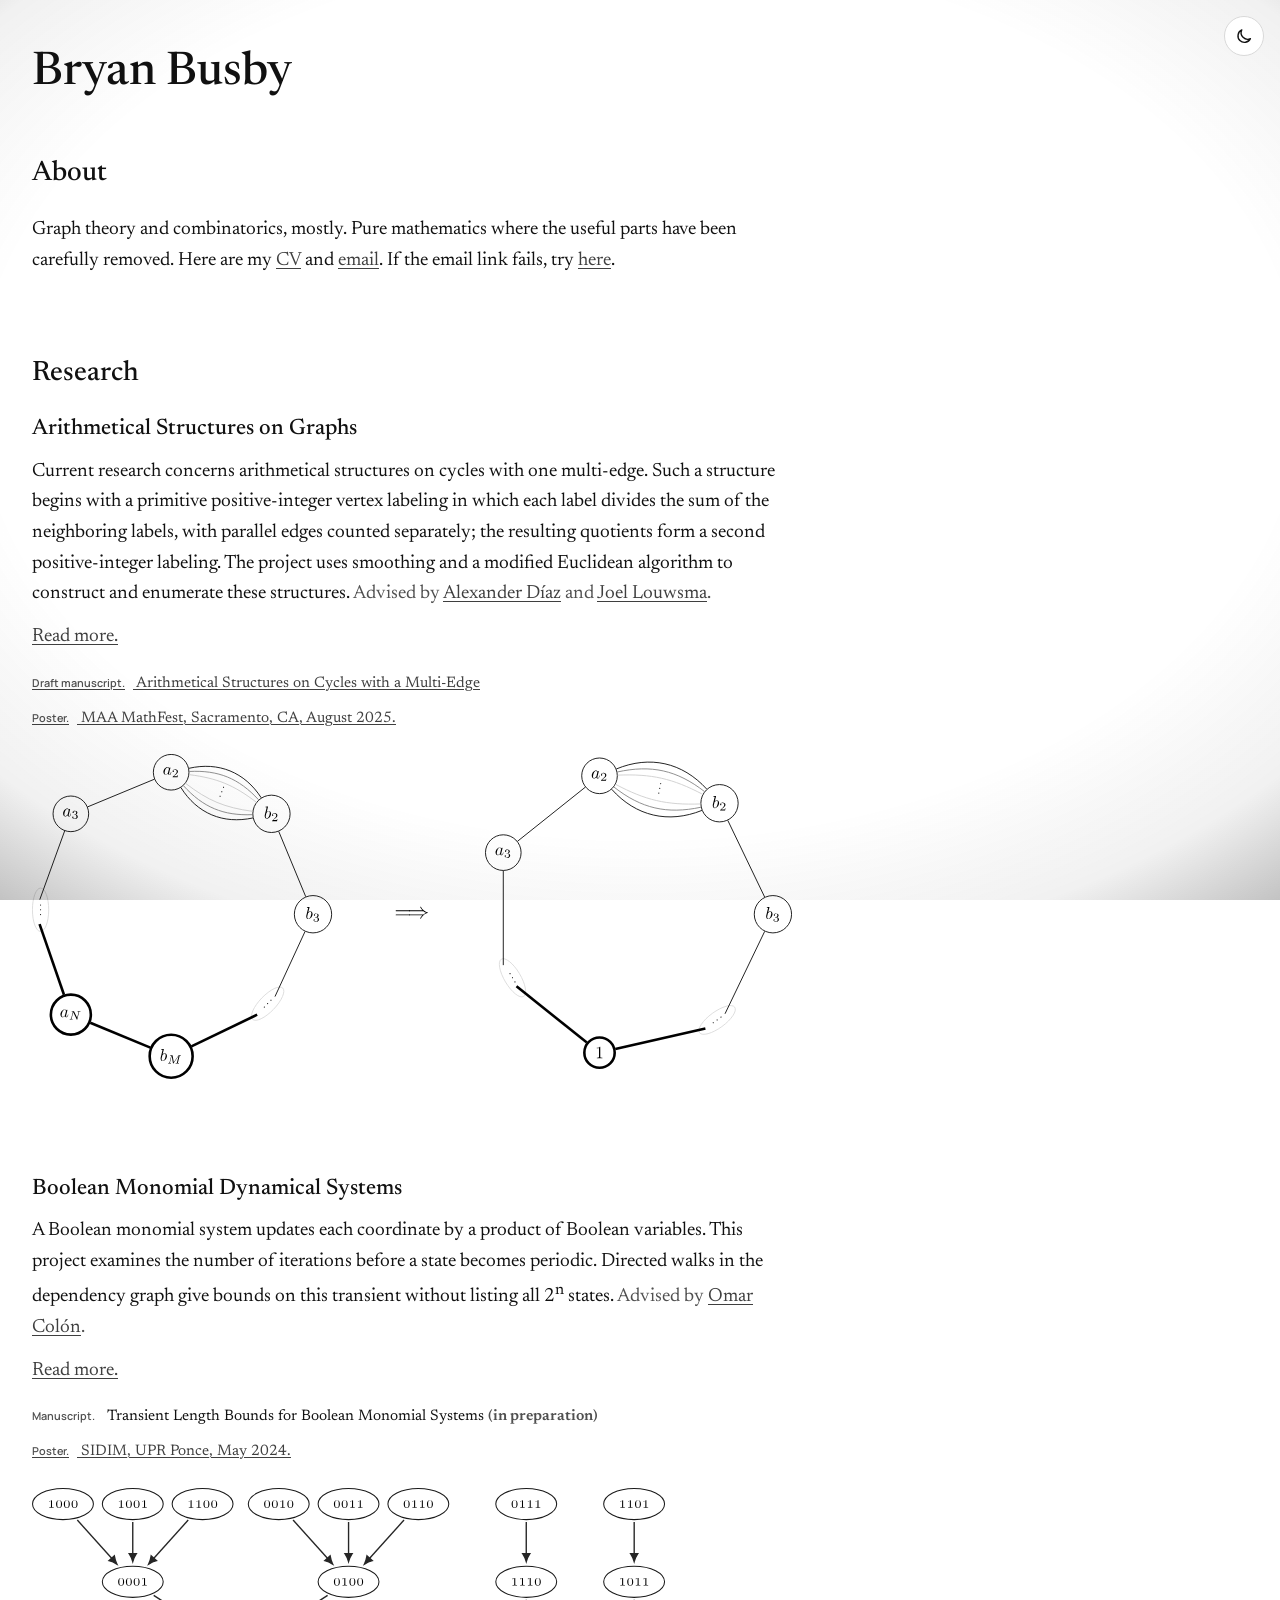
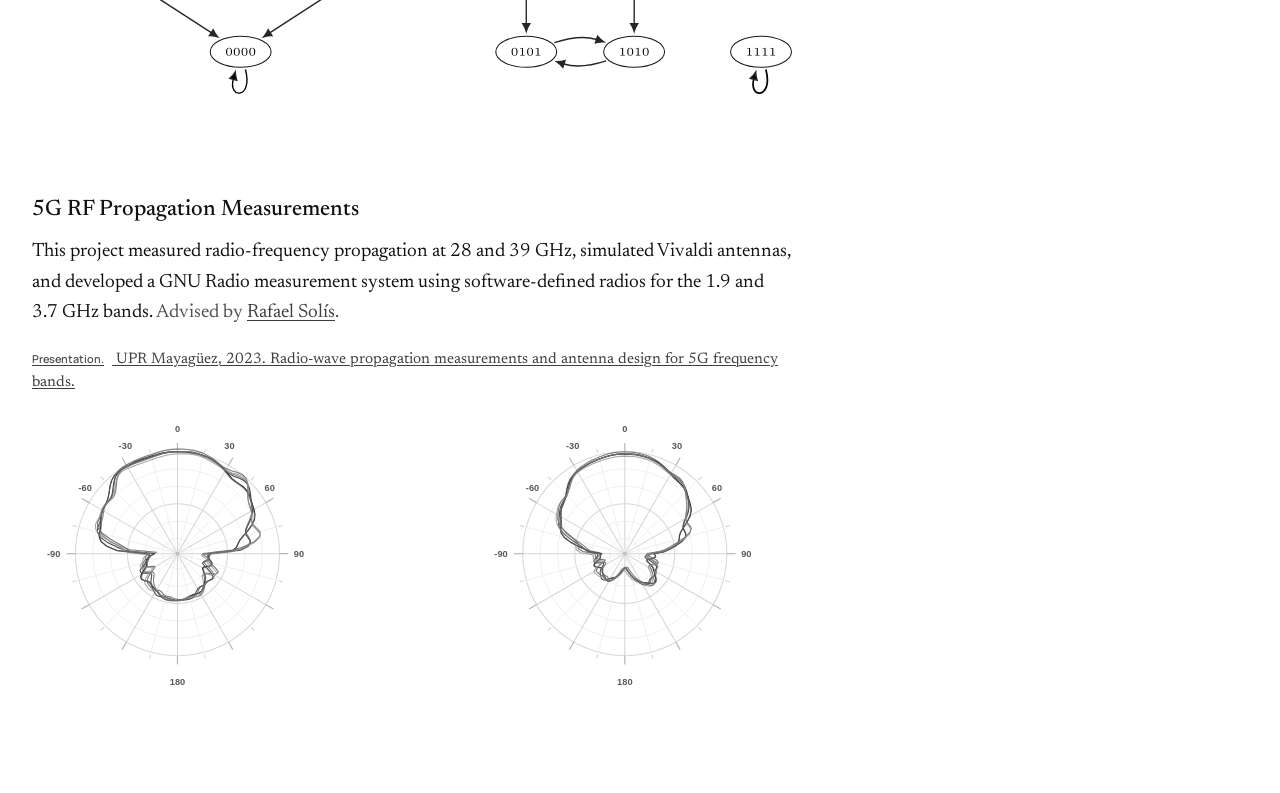
==== commit c5288d2e: "Add Boolean visualizer GIF demonstration" ====
--- a/index.html
+++ b/index.html
@@ -22,9 +22,9 @@
         --line: #d8d8d8;
         --link: #3f3f3f;
         --measure: 760px;
-        --figure-measure: 660px;
+        --figure-measure: var(--measure);
         --vignette-strength: 0.85;
-        --end-scroll-space: clamp(18rem, 40vh, 32rem);
+        --end-scroll-space: 6rem;
       }
 
       html {
@@ -94,7 +94,7 @@
       }
 
       h1 {
-        margin-bottom: 1.75rem;
+        margin-bottom: 0;
         font-size: 2.9rem;
         font-weight: 500;
         letter-spacing: normal;
@@ -103,7 +103,7 @@
       }
 
       h2 {
-        margin-bottom: 1.35rem;
+        margin-bottom: 1.5rem;
         color: var(--text);
         font-size: 1.75rem;
         font-weight: 500;
@@ -114,7 +114,7 @@
       }
 
       h3 {
-        margin-bottom: 0.9rem;
+        margin-bottom: 0.75rem;
         font-size: 1.4rem;
         font-weight: 500;
         letter-spacing: normal;
@@ -171,25 +171,23 @@
 
       h1,
       section {
-        max-width: min(1100px, calc(100% - 15rem));
+        max-width: var(--measure);
       }
 
       section {
         --section-measure: min(100%, var(--measure));
-        margin: 3.5rem 0;
+        margin: 0;
       }
 
       section + section {
-        padding-top: 2.5rem;
+        margin-top: 5rem;
       }
 
       main > section:first-child {
         margin-top: 3.5rem;
       }
 
-      main > section:first-child + section {
-        margin-top: 4.5rem;
-      }
+      .intro-copy p { margin-bottom: 0; }
 
       section p,
       .project .gallery {
@@ -202,7 +200,9 @@
       }
 
       .project {
-        margin: 3.25rem 0 0;
+        display: grid;
+        gap: 0;
+        margin: 6rem 0 0;
         width: var(--section-measure);
         max-width: var(--section-measure);
       }
@@ -210,6 +210,10 @@
       section > .project:first-of-type {
         margin-top: 0;
       }
+
+      .project p { margin-bottom: 0; }
+
+      .project > p { margin-top: 0.75rem; }
 
       .project-copy {
         position: relative;
@@ -231,16 +235,17 @@
         display: flex;
         flex-wrap: wrap;
         gap: 1rem;
-        margin-top: 1.75rem;
+        margin-top: 0;
         align-items: flex-start;
         justify-content: flex-start;
         max-width: 100%;
       }
 
       .project .gallery {
-        margin-left: 1.1rem;
-        width: calc(var(--section-measure) - 1.1rem);
-        max-width: calc(var(--section-measure) - 1.1rem);
+        margin-top: 1.5rem;
+        margin-left: 0;
+        width: 100%;
+        max-width: 100%;
       }
 
       .gallery > * {
@@ -252,7 +257,6 @@
         align-items: center;
         justify-content: center;
         width: min(100%, var(--figure-measure));
-        aspect-ratio: 11 / 7;
         max-width: 100%;
         overflow: hidden;
         background-color: transparent;
@@ -261,15 +265,6 @@
       .preview-figure {
         display: block;
         width: 100%;
-        height: 100%;
-        object-fit: contain;
-      }
-
-      .gallery-rf .figure-frame {
-        aspect-ratio: auto;
-      }
-
-      .gallery-rf .preview-figure {
         height: auto;
       }
 
@@ -292,19 +287,16 @@
 
       .project-materials {
         display: grid;
-        gap: 0.6rem;
-        margin: 1.35rem 0 0 1.1rem;
-        width: calc(var(--section-measure) - 1.1rem);
-        max-width: calc(var(--section-measure) - 1.1rem);
+        gap: 0.75rem;
+        margin: 1.25rem 0 0;
+        width: 100%;
+        max-width: 100%;
         font-size: 0.95rem;
         line-height: 1.5;
       }
 
       .material-label {
-        position: absolute;
-        top: 0.18rem;
-        left: 0;
-        width: 7.1rem;
+        margin-right: 0.5rem;
         color: var(--muted);
         font-family: "Manrope", system-ui, -apple-system, BlinkMacSystemFont, "Segoe UI", sans-serif;
         font-size: 0.68rem;
@@ -316,8 +308,7 @@
 
       .project-materials p {
         margin: 0;
-        position: relative;
-        padding-left: 7.75rem;
+        padding-left: 0;
       }
 
       .material-link {
@@ -342,7 +333,7 @@
       @media (max-width: 959px) {
         h1,
         section {
-          max-width: none;
+          max-width: var(--measure);
         }
       }
 
@@ -390,9 +381,9 @@
           font-size: 1.25rem;
         }
 
-        section {
-          margin: 2.75rem 0;
-        }
+        main > section:first-child { margin-top: 2.5rem; }
+
+        section + section { margin-top: 4rem; }
 
         section[id] {
           scroll-margin-top: 8.5rem;
@@ -421,19 +412,13 @@
           padding-left: 0;
         }
 
-        .project .gallery {
-          margin-left: 0.9rem;
-          width: calc(var(--section-measure) - 0.9rem);
-          max-width: calc(var(--section-measure) - 0.9rem);
-        }
-
         .project-materials {
-          margin-left: 0.9rem;
-          width: calc(var(--section-measure) - 0.9rem);
-          max-width: calc(var(--section-measure) - 0.9rem);
           font-size: 0.88rem;
           line-height: 1.45;
         }
+
+        .project-materials p { padding-left: 0; }
+
 
       }
 
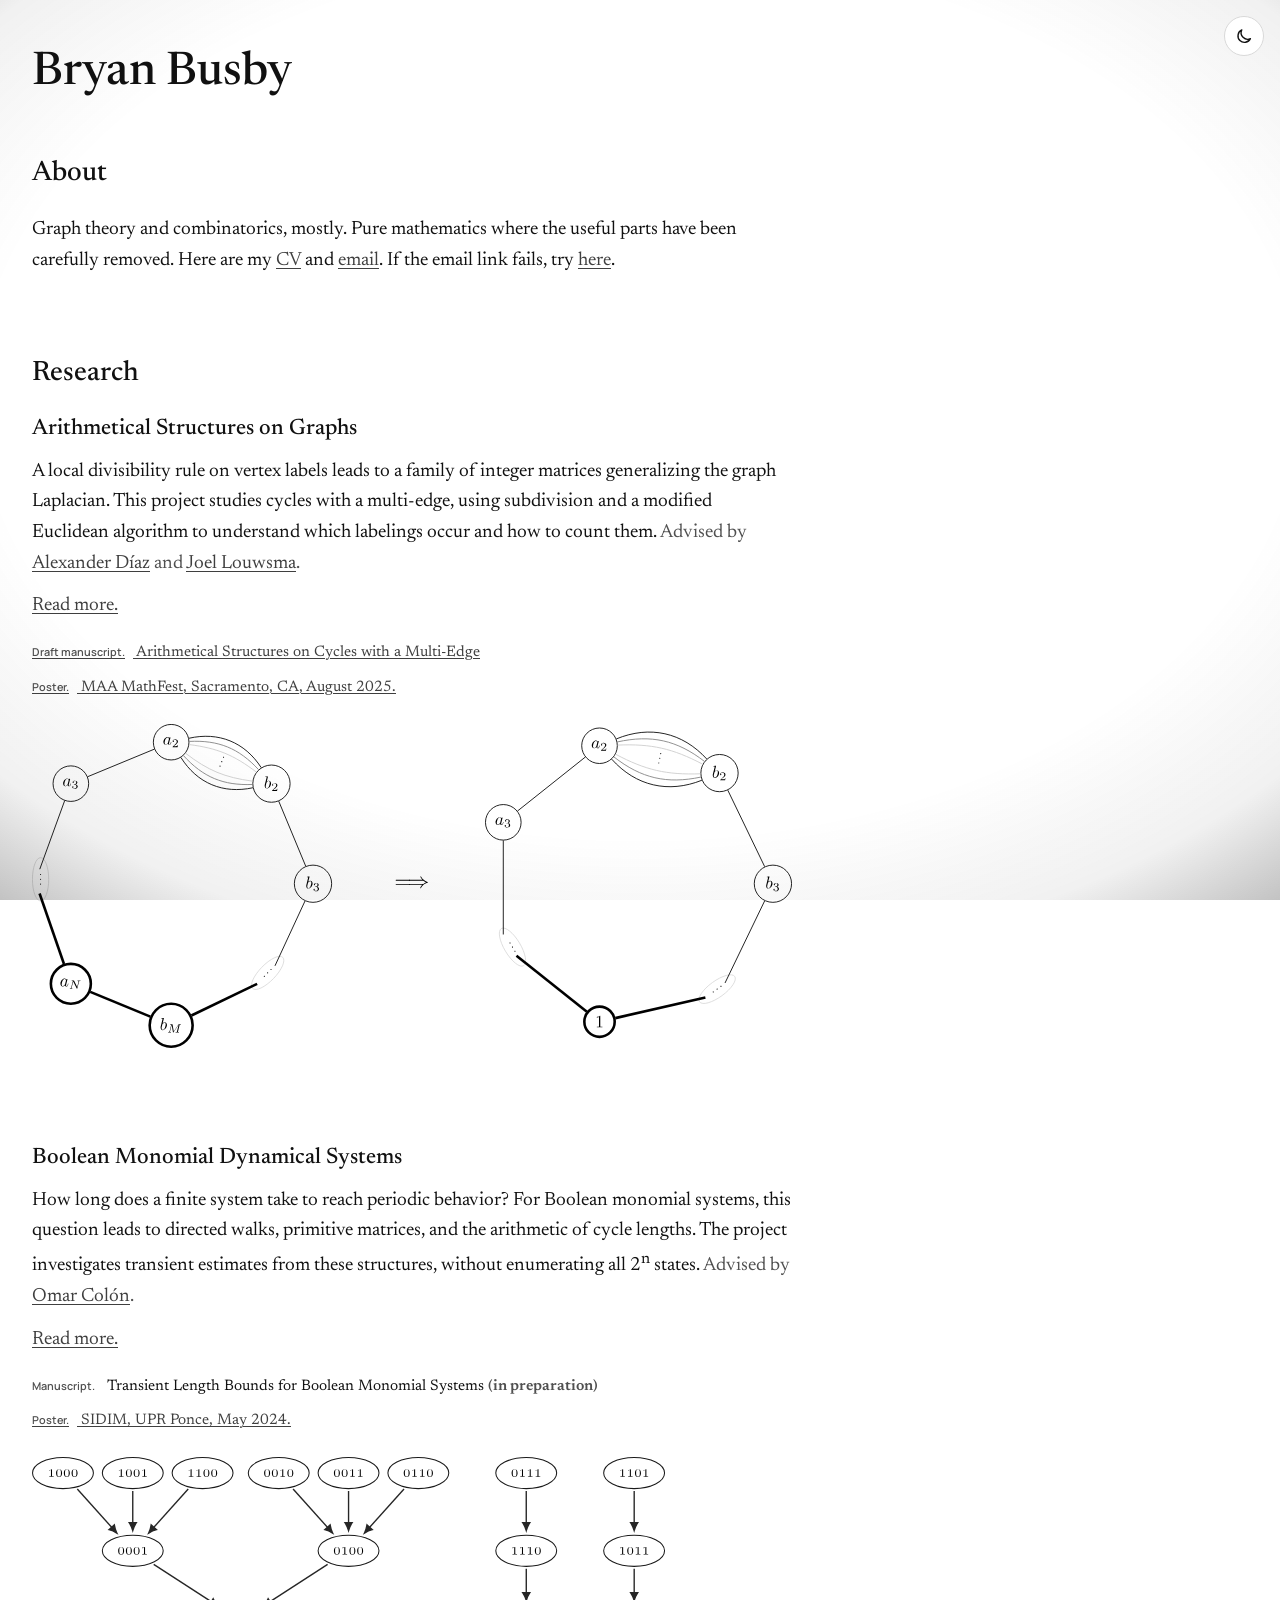
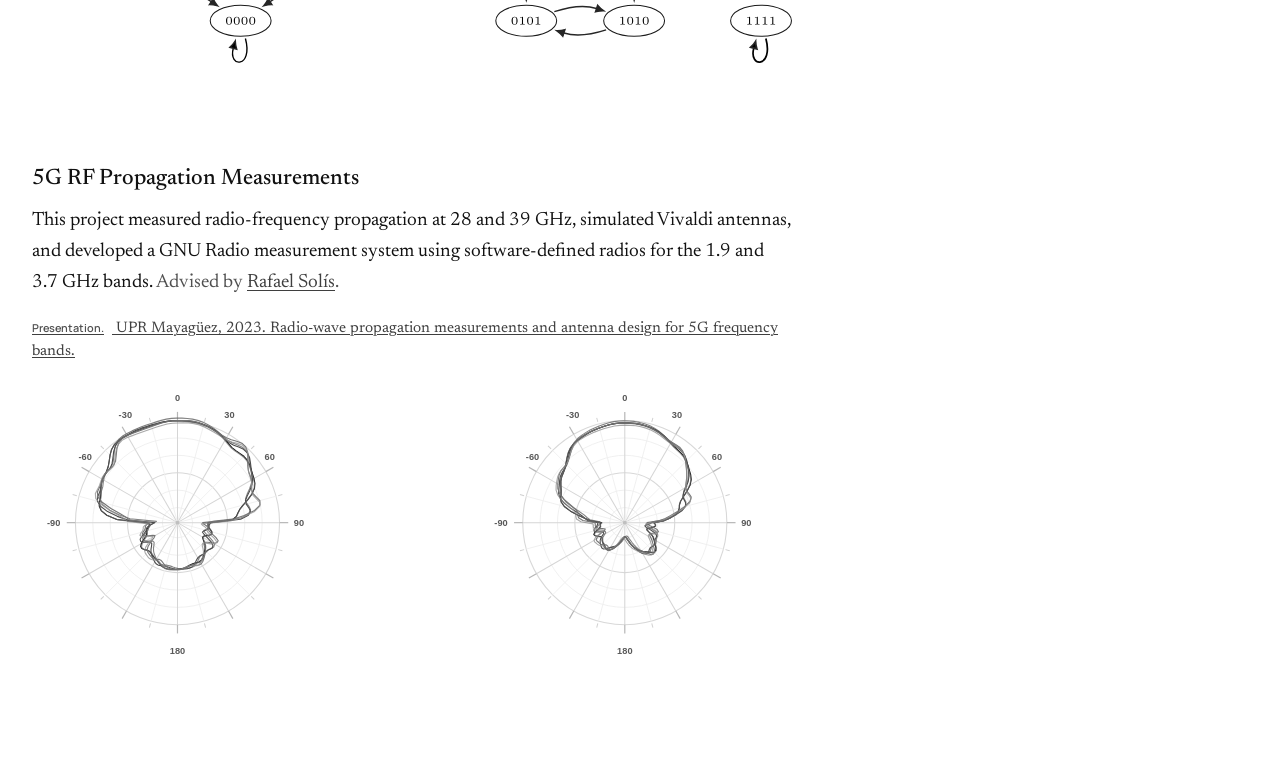
==== commit d57f8dba: "Refine research pages and figures" ====
--- a/index.html
+++ b/index.html
@@ -451,14 +451,11 @@
           <div class="project-copy">
             <h3>Arithmetical Structures on Graphs</h3>
             <p>
-              Current research concerns arithmetical structures on cycles with
-              one multi-edge. Such a structure begins with a primitive
-              positive-integer vertex labeling in which each label divides the
-              sum of the neighboring labels, with parallel edges counted
-              separately; the resulting quotients form a second
-              positive-integer labeling. The project uses smoothing and a
-              modified Euclidean algorithm to construct and enumerate these
-              structures.
+              A local divisibility rule on vertex labels leads to a family
+              of integer matrices generalizing the graph Laplacian. This
+              project studies cycles with a multi-edge, using subdivision
+              and a modified Euclidean algorithm to understand which
+              labelings occur and how to count them.
               <span class="advisor">Advised by
               <a href="https://sites.google.com/site/diazlopezalexander/home">Alexander Díaz</a>
               and <a href="https://www.joellouwsma.com">Joel Louwsma</a>.</span>
@@ -495,12 +492,11 @@
           <div class="project-copy">
             <h3>Boolean Monomial Dynamical Systems</h3>
             <p>
-              A Boolean monomial system updates each coordinate by a product
-              of Boolean variables. This project examines the number of
-              iterations before a state becomes periodic. Directed walks in
-              the dependency graph
-              give bounds on this transient without listing all
-              2<sup>n</sup> states.
+              How long does a finite system take to reach periodic behavior?
+              For Boolean monomial systems, this question leads to directed
+              walks, primitive matrices, and the arithmetic of cycle lengths.
+              The project investigates transient estimates from these
+              structures, without enumerating all 2<sup>n</sup> states.
               <span class="advisor">Advised by
               <a href="https://pegasus.uprm.edu/ocolon/">Omar Colón</a>.</span>
             </p>
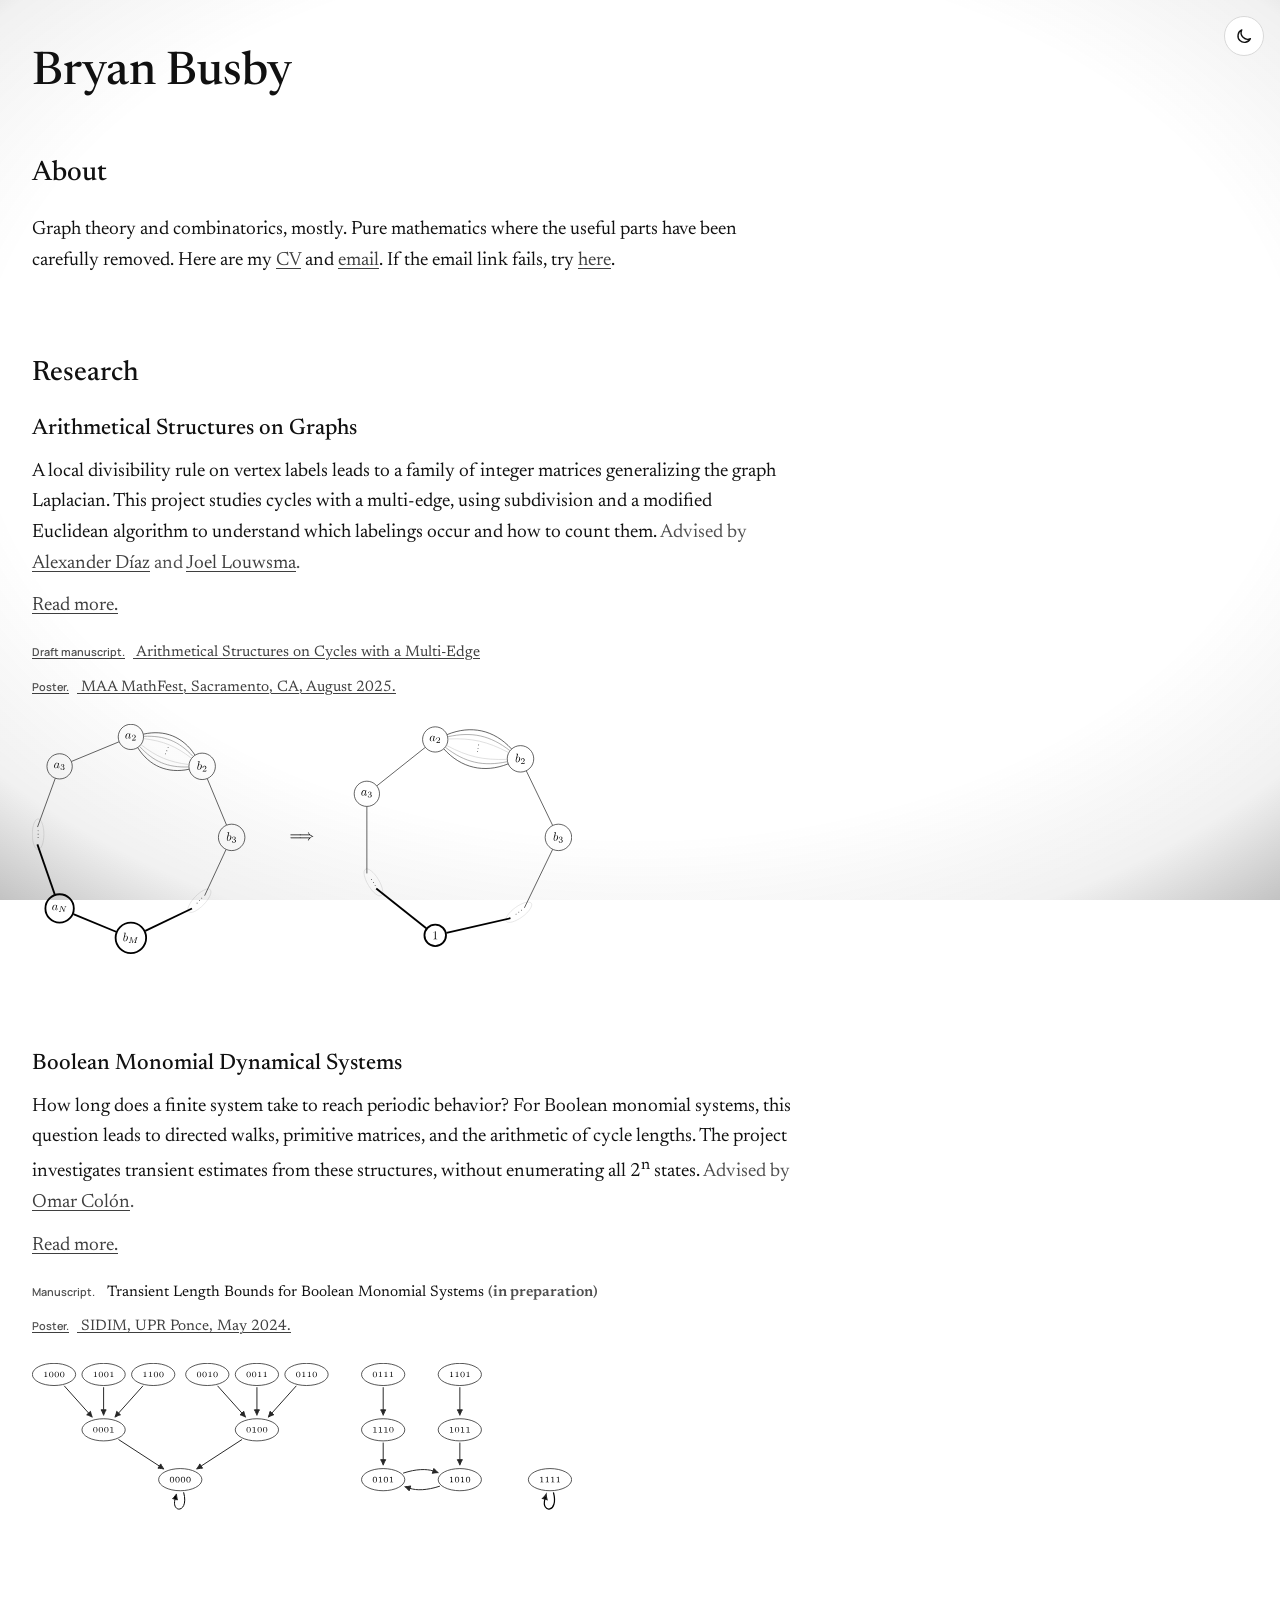
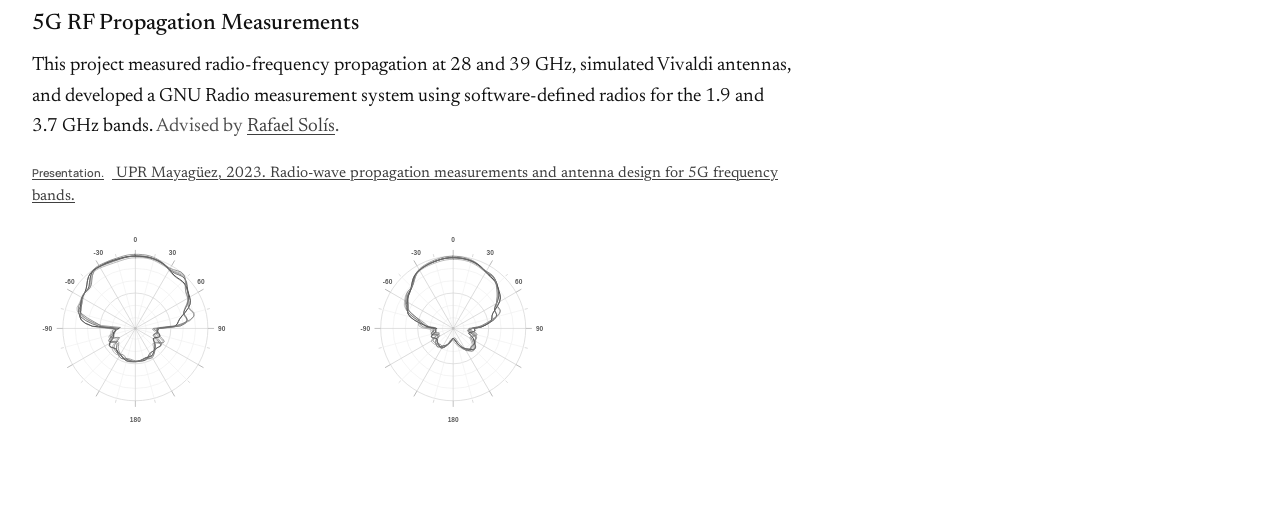
==== commit a0d865ad: "Clarify research exposition and resize homepage figures" ====
--- a/index.html
+++ b/index.html
@@ -22,7 +22,7 @@
         --line: #d8d8d8;
         --link: #3f3f3f;
         --measure: 760px;
-        --figure-measure: var(--measure);
+        --figure-measure: 540px;
         --vignette-strength: 0.85;
         --end-scroll-space: 6rem;
       }
@@ -256,7 +256,7 @@
         display: flex;
         align-items: center;
         justify-content: center;
-        width: min(100%, var(--figure-measure));
+        width: min(90%, var(--figure-measure));
         max-width: 100%;
         overflow: hidden;
         background-color: transparent;
